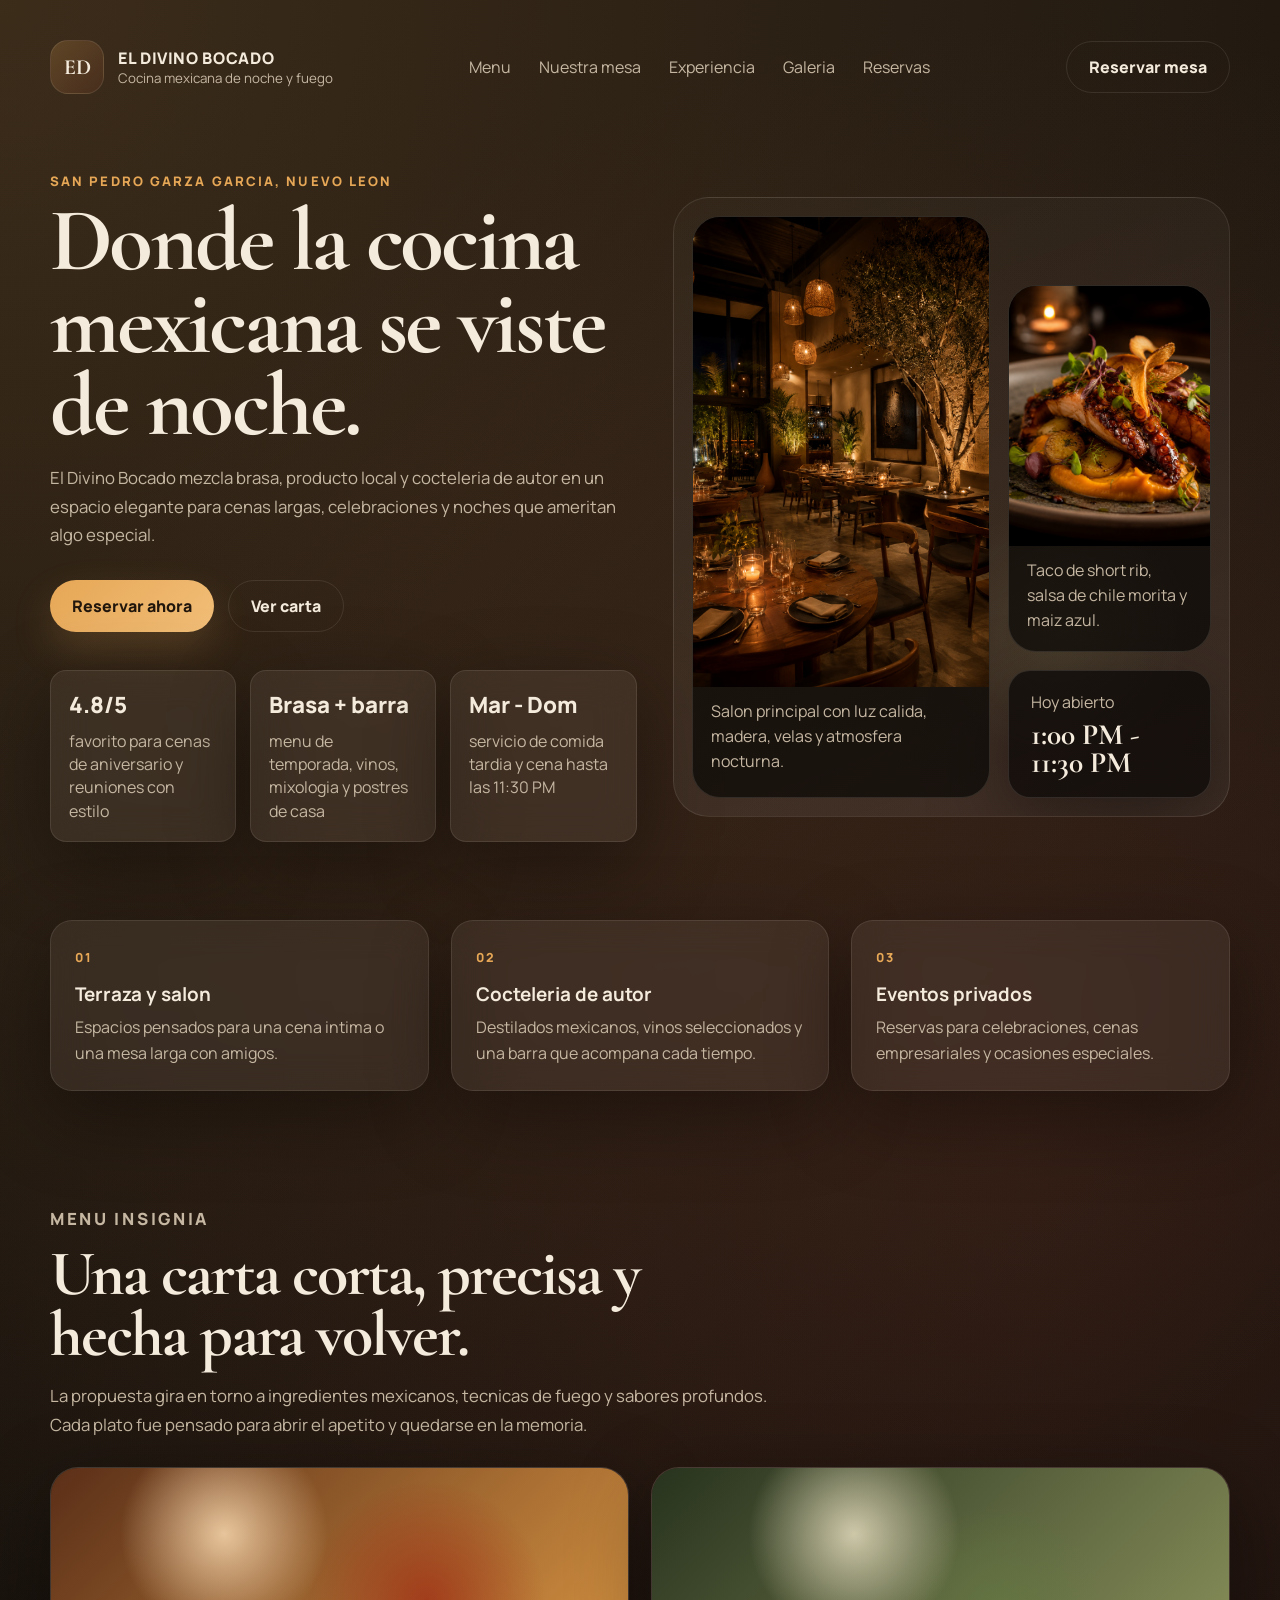
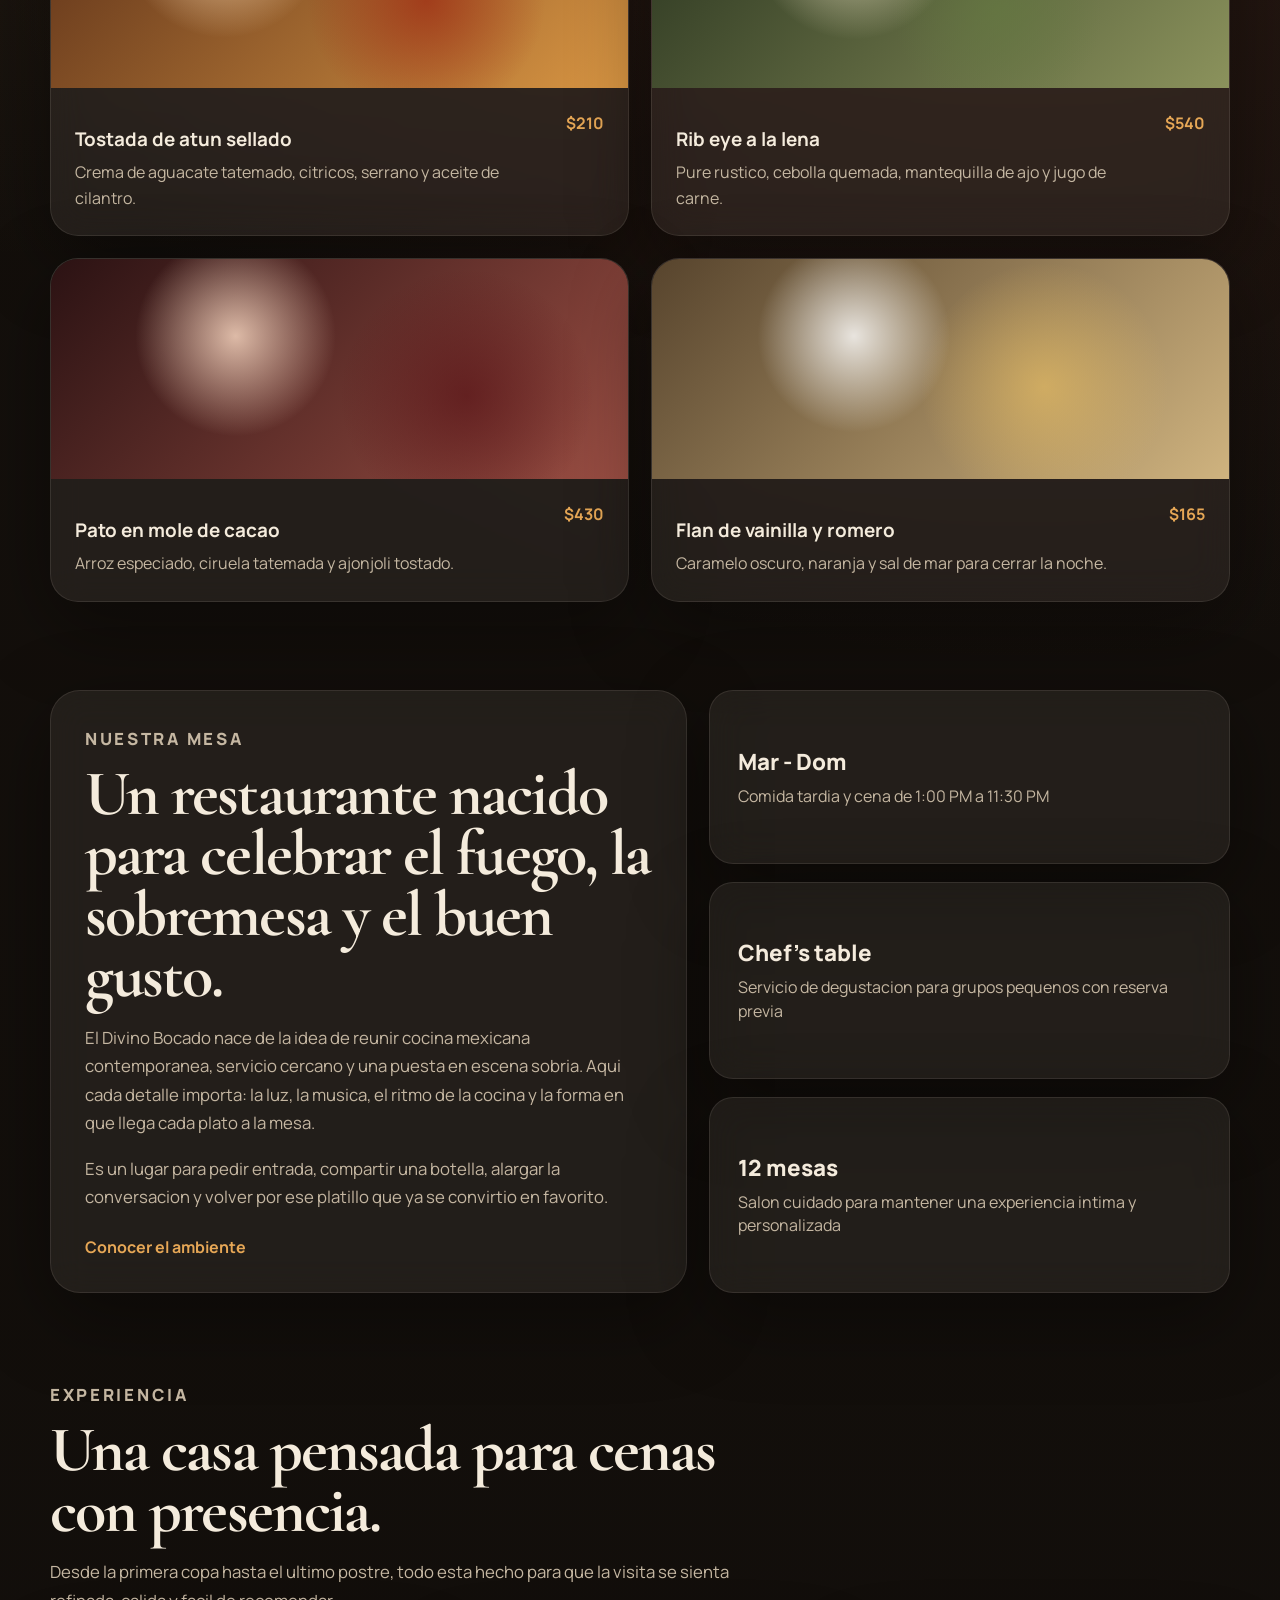
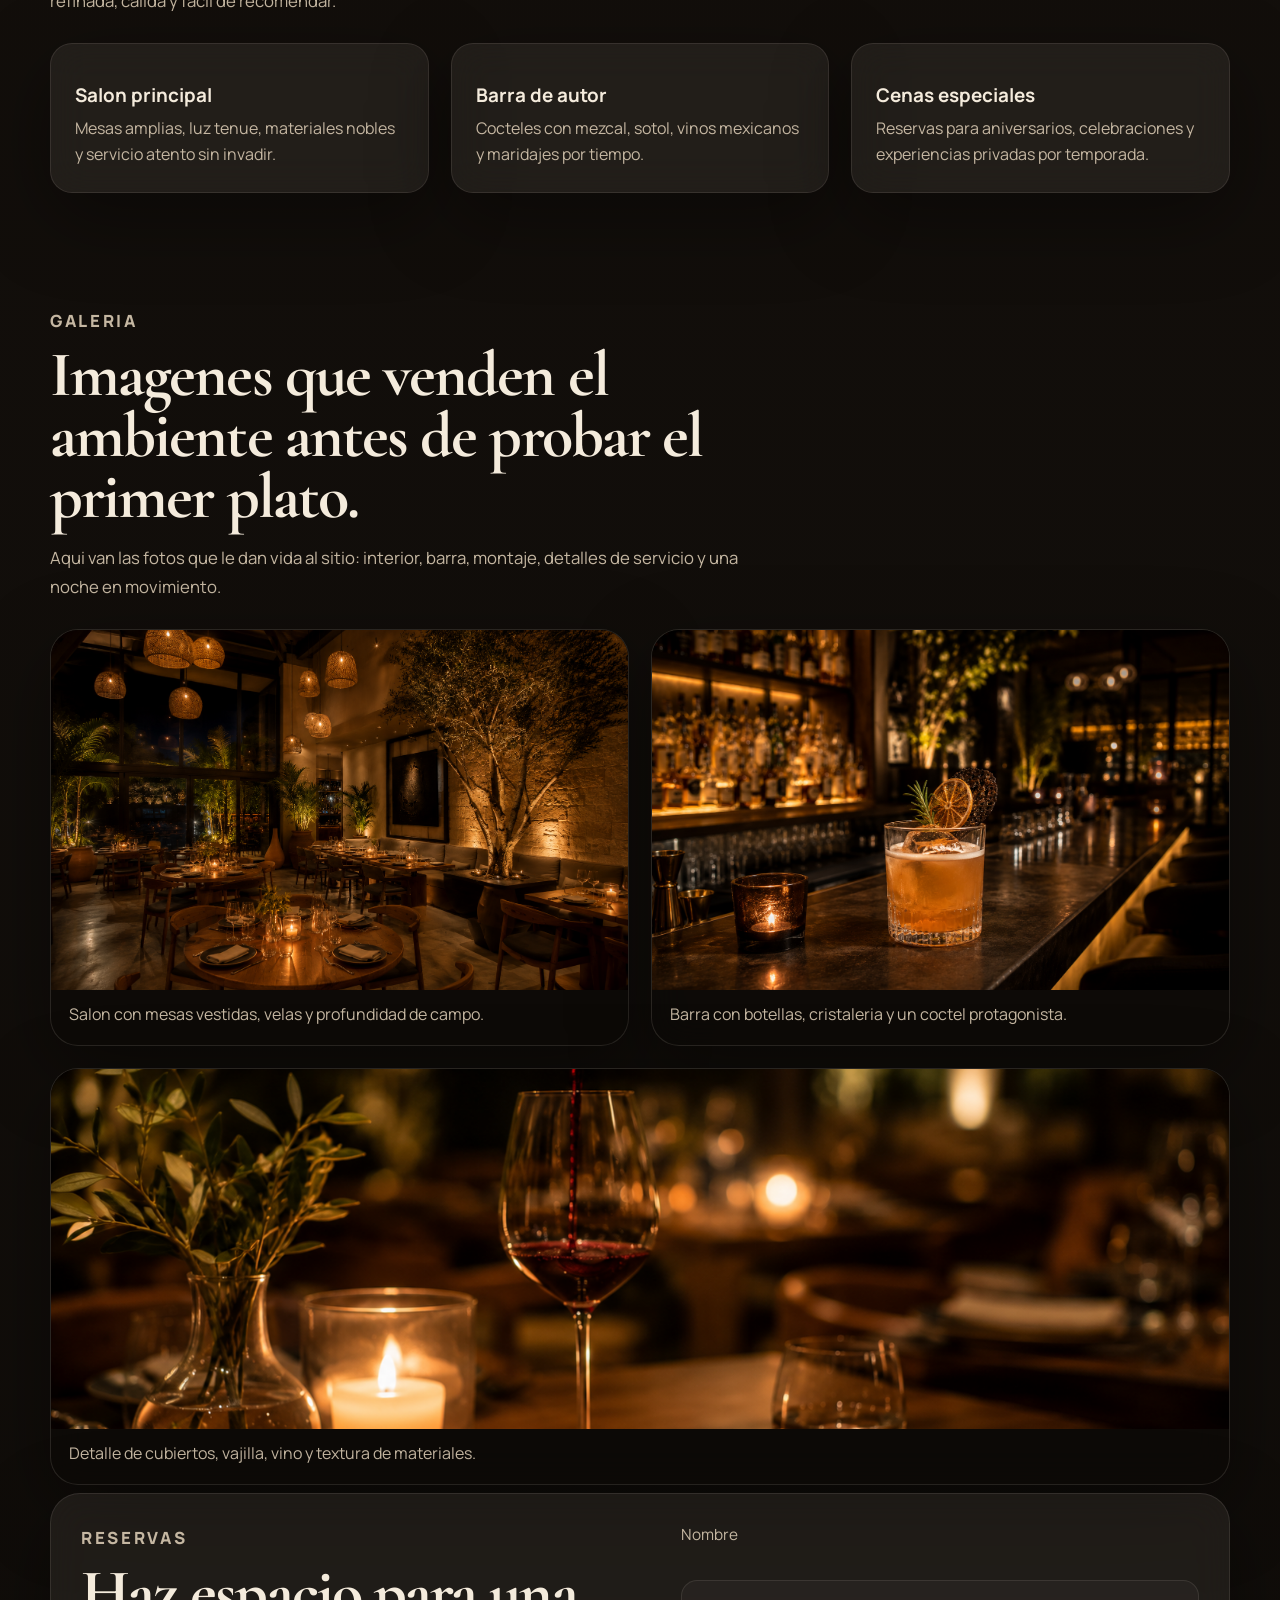
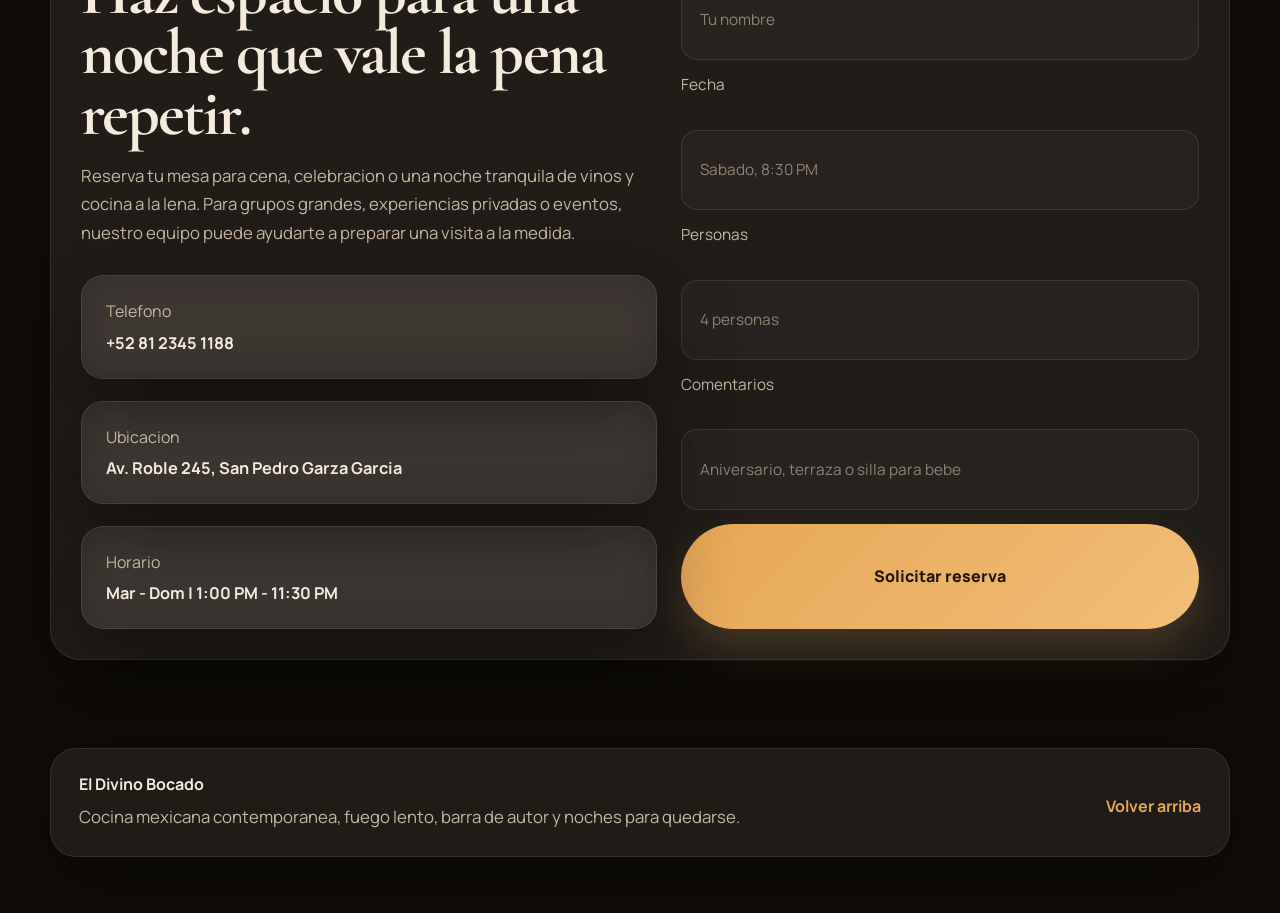
==== index.html @ eb172436 "Add files via upload" ====
<!DOCTYPE html>
<html lang="es">
  <head>
    <meta charset="UTF-8" />
    <meta name="viewport" content="width=device-width, initial-scale=1.0" />
    <meta
      name="description"
      content="El Divino Bocado es un restaurante de cocina mexicana contemporanea con brasa, cocteleria de autor y una atmosfera pensada para cenas memorables."
    />
    <title>El Divino Bocado | Cocina mexicana contemporanea</title>
    <link rel="preconnect" href="https://fonts.googleapis.com" />
    <link rel="preconnect" href="https://fonts.gstatic.com" crossorigin />
    <link
      href="https://fonts.googleapis.com/css2?family=Cormorant+Garamond:wght@500;600;700&family=Manrope:wght@400;500;600;700;800&display=swap"
      rel="stylesheet"
    />
    <link rel="stylesheet" href="styles.css" />
  </head>
  <body>
    <div class="page-shell">
      <header class="topbar">
        <a class="brand" href="#inicio">
          <span class="brand-mark">ED</span>
          <span class="brand-copy">
            <strong>El Divino Bocado</strong>
            <small>Cocina mexicana de noche y fuego</small>
          </span>
        </a>

        <nav class="nav">
          <a href="#menu">Menu</a>
          <a href="#historia">Nuestra mesa</a>
          <a href="#experiencia">Experiencia</a>
          <a href="#galeria">Galeria</a>
          <a href="#reserva">Reservas</a>
        </nav>

        <a class="button button-outline" href="#reserva">Reservar mesa</a>
      </header>

      <main>
        <section class="hero" id="inicio">
          <div class="hero-copy">
            <p class="eyebrow">San Pedro Garza Garcia, Nuevo Leon</p>
            <h1>Donde la cocina mexicana se viste de noche.</h1>
            <p class="hero-text">
              El Divino Bocado mezcla brasa, producto local y cocteleria de autor en un espacio
              elegante para cenas largas, celebraciones y noches que ameritan algo especial.
            </p>
            <div class="hero-actions">
              <a class="button" href="#reserva">Reservar ahora</a>
              <a class="button button-ghost" href="#menu">Ver carta</a>
            </div>

            <ul class="hero-metrics" aria-label="Datos destacados del restaurante">
              <li>
                <strong>4.8/5</strong>
                <span>favorito para cenas de aniversario y reuniones con estilo</span>
              </li>
              <li>
                <strong>Brasa + barra</strong>
                <span>menu de temporada, vinos, mixologia y postres de casa</span>
              </li>
              <li>
                <strong>Mar - Dom</strong>
                <span>servicio de comida tardia y cena hasta las 11:30 PM</span>
              </li>
            </ul>
          </div>

          <div class="hero-art">
            <!-- Reemplaza este bloque por una foto vertical del interior principal -->
            <figure class="photo-card photo-card-tall" data-image-slot="hero-interior">
              <img
                class="photo-media photo-media-tall"
                src="hero-interior.jpg"
                alt="Interior principal de El Divino Bocado con luz calida y atmosfera nocturna"
              />
              <figcaption>Salon principal con luz calida, madera, velas y atmosfera nocturna.</figcaption>
            </figure>

            <div class="hero-side-stack">
              <!-- Reemplaza este bloque por una foto de platillo insignia -->
              <figure class="photo-card photo-card-small" data-image-slot="hero-signature-dish">
                <img
                  class="photo-media"
                  src="hero-platillo.png"
                  alt="Platillo insignia de El Divino Bocado servido en vajilla oscura"
                />
                <figcaption>Taco de short rib, salsa de chile morita y maiz azul.</figcaption>
              </figure>

              <div class="hero-badge">
                <span>Hoy abierto</span>
                <strong>1:00 PM - 11:30 PM</strong>
              </div>
            </div>
          </div>
        </section>

        <section class="feature-strip">
          <article>
            <span>01</span>
            <h3>Terraza y salon</h3>
            <p>Espacios pensados para una cena intima o una mesa larga con amigos.</p>
          </article>
          <article>
            <span>02</span>
            <h3>Cocteleria de autor</h3>
            <p>Destilados mexicanos, vinos seleccionados y una barra que acompana cada tiempo.</p>
          </article>
          <article>
            <span>03</span>
            <h3>Eventos privados</h3>
            <p>Reservas para celebraciones, cenas empresariales y ocasiones especiales.</p>
          </article>
        </section>

        <section class="section menu-section" id="menu">
          <div class="section-heading">
            <p class="eyebrow">Menu insignia</p>
            <h2>Una carta corta, precisa y hecha para volver.</h2>
            <p>
              La propuesta gira en torno a ingredientes mexicanos, tecnicas de fuego y sabores
              profundos. Cada plato fue pensado para abrir el apetito y quedarse en la memoria.
            </p>
          </div>

          <div class="menu-grid">
            <article class="menu-card">
              <div class="menu-art menu-art-amber"></div>
              <div class="menu-copy">
                <div>
                  <h3>Tostada de atun sellado</h3>
                  <p>Crema de aguacate tatemado, citricos, serrano y aceite de cilantro.</p>
                </div>
                <strong>$210</strong>
              </div>
            </article>

            <article class="menu-card">
              <div class="menu-art menu-art-olive"></div>
              <div class="menu-copy">
                <div>
                  <h3>Rib eye a la lena</h3>
                  <p>Pure rustico, cebolla quemada, mantequilla de ajo y jugo de carne.</p>
                </div>
                <strong>$540</strong>
              </div>
            </article>

            <article class="menu-card">
              <div class="menu-art menu-art-burgundy"></div>
              <div class="menu-copy">
                <div>
                  <h3>Pato en mole de cacao</h3>
                  <p>Arroz especiado, ciruela tatemada y ajonjoli tostado.</p>
                </div>
                <strong>$430</strong>
              </div>
            </article>

            <article class="menu-card">
              <div class="menu-art menu-art-cream"></div>
              <div class="menu-copy">
                <div>
                  <h3>Flan de vainilla y romero</h3>
                  <p>Caramelo oscuro, naranja y sal de mar para cerrar la noche.</p>
                </div>
                <strong>$165</strong>
              </div>
            </article>
          </div>
        </section>

        <section class="section story-section" id="historia">
          <div class="story-panel">
            <p class="eyebrow">Nuestra mesa</p>
            <h2>Un restaurante nacido para celebrar el fuego, la sobremesa y el buen gusto.</h2>
            <p>
              El Divino Bocado nace de la idea de reunir cocina mexicana contemporanea, servicio
              cercano y una puesta en escena sobria. Aqui cada detalle importa: la luz, la musica,
              el ritmo de la cocina y la forma en que llega cada plato a la mesa.
            </p>
            <p>
              Es un lugar para pedir entrada, compartir una botella, alargar la conversacion y
              volver por ese platillo que ya se convirtio en favorito.
            </p>
            <a class="text-link" href="#galeria">Conocer el ambiente</a>
          </div>

          <div class="story-stats">
            <article>
              <strong>Mar - Dom</strong>
              <span>Comida tardia y cena de 1:00 PM a 11:30 PM</span>
            </article>
            <article>
              <strong>Chef's table</strong>
              <span>Servicio de degustacion para grupos pequenos con reserva previa</span>
            </article>
            <article>
              <strong>12 mesas</strong>
              <span>Salon cuidado para mantener una experiencia intima y personalizada</span>
            </article>
          </div>
        </section>

        <section class="section experience-section" id="experiencia">
          <div class="section-heading">
            <p class="eyebrow">Experiencia</p>
            <h2>Una casa pensada para cenas con presencia.</h2>
            <p>
              Desde la primera copa hasta el ultimo postre, todo esta hecho para que la visita se
              sienta refinada, calida y facil de recomendar.
            </p>
          </div>

          <div class="experience-grid">
            <article class="experience-card">
              <h3>Salon principal</h3>
              <p>Mesas amplias, luz tenue, materiales nobles y servicio atento sin invadir.</p>
            </article>
            <article class="experience-card">
              <h3>Barra de autor</h3>
              <p>Cocteles con mezcal, sotol, vinos mexicanos y maridajes por tiempo.</p>
            </article>
            <article class="experience-card">
              <h3>Cenas especiales</h3>
              <p>Reservas para aniversarios, celebraciones y experiencias privadas por temporada.</p>
            </article>
          </div>
        </section>

        <section class="section gallery-section" id="galeria">
          <div class="section-heading">
            <p class="eyebrow">Galeria</p>
            <h2>Imagenes que venden el ambiente antes de probar el primer plato.</h2>
            <p>
              Aqui van las fotos que le dan vida al sitio: interior, barra, montaje, detalles de
              servicio y una noche en movimiento.
            </p>
          </div>

          <div class="gallery-grid">
            <!-- Reemplaza por foto horizontal del interior -->
            <figure class="gallery-card" data-image-slot="gallery-salon">
              <img
                class="photo-media"
                src="galeria-salon.jpg"
                alt="Salon del restaurante El Divino Bocado"
                loading="lazy"
              />
              <figcaption>Salon con mesas vestidas, velas y profundidad de campo.</figcaption>
            </figure>

            <!-- Reemplaza por foto de barra o coctel -->
            <figure class="gallery-card" data-image-slot="gallery-barra">
              <img
                class="photo-media"
                src="galeria-barra.jpg"
                alt="Barra de El Divino Bocado con botellas y cristaleria"
                loading="lazy"
              />
              <figcaption>Barra con botellas, cristaleria y un coctel protagonista.</figcaption>
            </figure>

            <!-- Reemplaza por foto de montaje o mesa -->
            <figure class="gallery-card" data-image-slot="gallery-servicio">
              <img
                class="photo-media"
                src="galeria-servicio.jpg"
                alt="Detalle de servicio y montaje de mesa en El Divino Bocado"
                loading="lazy"
              />
              <figcaption>Detalle de cubiertos, vajilla, vino y textura de materiales.</figcaption>
            </figure>
          </div>
        </section>

        <section class="section reservation-section" id="reserva">
          <div class="reservation-copy">
            <p class="eyebrow">Reservas</p>
            <h2>Haz espacio para una noche que vale la pena repetir.</h2>
            <p>
              Reserva tu mesa para cena, celebracion o una noche tranquila de vinos y cocina a la
              lena. Para grupos grandes, experiencias privadas o eventos, nuestro equipo puede
              ayudarte a preparar una visita a la medida.
            </p>

            <div class="detail-list">
              <article class="detail-card">
                <span>Telefono</span>
                <strong>+52 81 2345 1188</strong>
              </article>
              <article class="detail-card">
                <span>Ubicacion</span>
                <strong>Av. Roble 245, San Pedro Garza Garcia</strong>
              </article>
              <article class="detail-card">
                <span>Horario</span>
                <strong>Mar - Dom | 1:00 PM - 11:30 PM</strong>
              </article>
            </div>
          </div>

          <form class="reservation-form">
            <label>
              Nombre
              <input type="text" placeholder="Tu nombre" />
            </label>
            <label>
              Fecha
              <input type="text" placeholder="Sabado, 8:30 PM" />
            </label>
            <label>
              Personas
              <input type="text" placeholder="4 personas" />
            </label>
            <label>
              Comentarios
              <input type="text" placeholder="Aniversario, terraza o silla para bebe" />
            </label>
            <button type="button" class="button">Solicitar reserva</button>
          </form>
        </section>
      </main>

      <footer class="footer">
        <div>
          <strong>El Divino Bocado</strong>
          <p>Cocina mexicana contemporanea, fuego lento, barra de autor y noches para quedarse.</p>
        </div>
        <a class="text-link" href="#inicio">Volver arriba</a>
      </footer>
    </div>

    <script src="script.js"></script>
  </body>
</html>
---- styles.css ----
:root {
  --bg: #120f0c;
  --bg-soft: #1c1712;
  --panel: rgba(248, 238, 221, 0.07);
  --text: #f4ebdc;
  --muted: #c5b7a2;
  --line: rgba(244, 235, 220, 0.1);
  --accent: #e6a756;
  --accent-2: #883f2d;
  --accent-3: #7f8a56;
  --shadow: 0 24px 80px rgba(0, 0, 0, 0.38);
  --radius-lg: 32px;
  --radius-md: 22px;
  --radius-sm: 16px;
  --max-width: 1180px;
}

* {
  box-sizing: border-box;
}

html {
  scroll-behavior: smooth;
}

body {
  margin: 0;
  min-height: 100vh;
  font-family: "Manrope", sans-serif;
  color: var(--text);
  background:
    radial-gradient(circle at top left, rgba(230, 167, 86, 0.18), transparent 32%),
    radial-gradient(circle at 80% 20%, rgba(136, 63, 45, 0.22), transparent 24%),
    linear-gradient(180deg, #16110d 0%, #0f0c09 100%);
}

body::before {
  content: "";
  position: fixed;
  inset: 0;
  pointer-events: none;
  background-image: linear-gradient(rgba(255, 255, 255, 0.025) 1px, transparent 1px),
    linear-gradient(90deg, rgba(255, 255, 255, 0.025) 1px, transparent 1px);
  background-size: 40px 40px;
  mask-image: radial-gradient(circle at center, black 45%, transparent 90%);
  opacity: 0.25;
}

a {
  color: inherit;
  text-decoration: none;
}

button,
input {
  font: inherit;
}

.page-shell {
  width: min(calc(100% - 32px), var(--max-width));
  margin: 0 auto;
  padding: 24px 0 56px;
}

.topbar {
  display: flex;
  align-items: center;
  justify-content: space-between;
  gap: 24px;
  padding: 16px 0 28px;
}

.brand {
  display: inline-flex;
  align-items: center;
  gap: 14px;
}

.brand-mark {
  display: grid;
  place-items: center;
  width: 54px;
  height: 54px;
  border: 1px solid var(--line);
  border-radius: 18px;
  background: linear-gradient(135deg, rgba(230, 167, 86, 0.22), rgba(136, 63, 45, 0.18));
  font-family: "Cormorant Garamond", serif;
  font-size: 1.35rem;
  font-weight: 700;
}

.brand-copy {
  display: flex;
  flex-direction: column;
}

.brand-copy strong {
  font-size: 1rem;
  font-weight: 800;
  letter-spacing: 0.04em;
  text-transform: uppercase;
}

.brand-copy small {
  color: var(--muted);
}

.nav {
  display: flex;
  gap: 28px;
  color: var(--muted);
}

.nav a {
  position: relative;
}

.nav a::after {
  content: "";
  position: absolute;
  left: 0;
  bottom: -8px;
  width: 100%;
  height: 1px;
  background: var(--accent);
  transform: scaleX(0);
  transform-origin: left;
  transition: transform 180ms ease;
}

.nav a:hover::after,
.nav a:focus-visible::after {
  transform: scaleX(1);
}

.button {
  display: inline-flex;
  align-items: center;
  justify-content: center;
  min-height: 52px;
  padding: 0 22px;
  border: 0;
  border-radius: 999px;
  background: linear-gradient(135deg, var(--accent), #f2be78);
  color: #22170d;
  font-weight: 800;
  box-shadow: 0 18px 40px rgba(230, 167, 86, 0.2);
}

.button-outline,
.button-ghost {
  background: transparent;
  color: var(--text);
  border: 1px solid var(--line);
  box-shadow: none;
}

.hero {
  display: grid;
  grid-template-columns: 1fr 0.95fr;
  gap: 36px;
  align-items: center;
  min-height: calc(100vh - 120px);
  padding: 30px 0 40px;
}

.eyebrow {
  margin: 0 0 10px;
  color: var(--accent);
  font-size: 0.82rem;
  font-weight: 800;
  letter-spacing: 0.16em;
  text-transform: uppercase;
}

.hero h1,
.section h2 {
  margin: 0;
  font-family: "Cormorant Garamond", serif;
  font-size: clamp(3.2rem, 7vw, 6.3rem);
  line-height: 0.92;
  letter-spacing: -0.03em;
}

.hero-text,
.section-heading p,
.story-panel p,
.reservation-copy p,
.footer p {
  color: var(--muted);
  font-size: 1.05rem;
  line-height: 1.7;
}

.hero-actions {
  display: flex;
  flex-wrap: wrap;
  gap: 14px;
  margin-top: 30px;
}

.hero-metrics {
  display: grid;
  grid-template-columns: repeat(3, minmax(0, 1fr));
  gap: 14px;
  padding: 0;
  margin: 38px 0 0;
  list-style: none;
}

.hero-metrics li,
.feature-strip article,
.menu-card,
.story-panel,
.story-stats article,
.experience-card,
.gallery-card,
.detail-card,
.reservation-section,
.footer {
  border: 1px solid var(--line);
  background: var(--panel);
  backdrop-filter: blur(18px);
  box-shadow: var(--shadow);
}

.hero-metrics li {
  display: flex;
  flex-direction: column;
  gap: 10px;
  padding: 18px;
  border-radius: var(--radius-sm);
}

.hero-metrics strong,
.story-stats strong {
  font-size: 1.4rem;
  font-weight: 800;
}

.hero-metrics span,
.story-stats span,
.detail-card span {
  color: var(--muted);
  line-height: 1.45;
}

.hero-art {
  display: grid;
  grid-template-columns: 1fr 0.68fr;
  gap: 18px;
  padding: 18px;
  min-height: 620px;
  border-radius: 36px;
  overflow: hidden;
  background:
    radial-gradient(circle at 30% 35%, rgba(230, 167, 86, 0.25), transparent 22%),
    radial-gradient(circle at 70% 70%, rgba(127, 138, 86, 0.18), transparent 22%),
    linear-gradient(160deg, rgba(255, 255, 255, 0.02), rgba(255, 255, 255, 0.08));
  border: 1px solid var(--line);
}

.photo-card,
.gallery-card {
  margin: 0;
  display: flex;
  flex-direction: column;
  gap: 12px;
  border: 1px solid rgba(244, 235, 220, 0.12);
  border-radius: 28px;
  background: rgba(13, 10, 8, 0.74);
  overflow: hidden;
}

.photo-card figcaption,
.gallery-card figcaption {
  padding: 0 18px 18px;
  color: var(--muted);
  line-height: 1.55;
}

.photo-media {
  display: block;
  width: 100%;
  min-height: 260px;
  max-height: 360px;
  object-fit: cover;
}

.photo-media-tall {
  min-height: 470px;
  max-height: 470px;
}

.photo-card-tall {
  min-height: 560px;
}

.hero-side-stack {
  display: flex;
  flex-direction: column;
  justify-content: flex-end;
  gap: 18px;
}

.photo-card-small {
  min-height: 0;
}

.photo-placeholder {
  position: relative;
  display: grid;
  align-items: end;
  min-height: 220px;
  padding: 20px;
  border-radius: 22px;
  overflow: hidden;
}

.photo-placeholder::before {
  content: "";
  position: absolute;
  inset: 14px;
  border: 1px dashed rgba(255, 255, 255, 0.15);
  border-radius: 18px;
}

.photo-placeholder span,
.photo-placeholder small {
  position: relative;
  z-index: 1;
}

.photo-placeholder span {
  font-weight: 800;
  letter-spacing: 0.04em;
}

.photo-placeholder small {
  color: rgba(244, 235, 220, 0.7);
}

.photo-warm {
  min-height: 470px;
  background:
    radial-gradient(circle at 25% 20%, rgba(255, 237, 199, 0.26), transparent 28%),
    linear-gradient(160deg, #4f301f, #1d1612 64%);
}

.photo-olive {
  min-height: 250px;
  background:
    radial-gradient(circle at 55% 34%, rgba(226, 215, 177, 0.28), transparent 22%),
    linear-gradient(160deg, #5c3f1d, #2b3120 72%);
}

.photo-burgundy {
  background:
    radial-gradient(circle at 45% 25%, rgba(255, 225, 208, 0.2), transparent 22%),
    linear-gradient(160deg, #5a241f, #1c1614 72%);
}

.photo-gold {
  background:
    radial-gradient(circle at 32% 18%, rgba(255, 244, 217, 0.24), transparent 22%),
    linear-gradient(160deg, #81562f, #22170d 72%);
}

.photo-soft {
  background:
    radial-gradient(circle at 50% 22%, rgba(255, 247, 229, 0.18), transparent 22%),
    linear-gradient(160deg, #59504a, #1b1612 72%);
}

.hero-badge {
  display: flex;
  flex-direction: column;
  gap: 8px;
  padding: 20px 22px;
  border: 1px solid rgba(244, 235, 220, 0.12);
  border-radius: 22px;
  background: rgba(13, 10, 8, 0.78);
  box-shadow: var(--shadow);
}

.hero-badge span {
  color: var(--muted);
}

.hero-badge strong {
  font-family: "Cormorant Garamond", serif;
  font-size: 1.85rem;
  line-height: 0.95;
}

.feature-strip,
.menu-grid,
.story-section,
.experience-grid,
.gallery-grid,
.detail-list {
  display: grid;
  gap: 22px;
}

.feature-strip {
  grid-template-columns: repeat(3, minmax(0, 1fr));
  margin: 18px 0 26px;
}

.feature-strip article,
.experience-card,
.detail-card {
  padding: 24px;
  border-radius: var(--radius-md);
}

.feature-strip span {
  color: var(--accent);
  font-size: 0.78rem;
  font-weight: 800;
  letter-spacing: 0.16em;
}

.feature-strip h3,
.menu-copy h3,
.experience-card h3 {
  margin: 14px 0 8px;
  font-size: 1.18rem;
}

.feature-strip p,
.experience-card p,
.menu-copy p {
  margin: 0;
  color: var(--muted);
  line-height: 1.6;
}

.section {
  padding: 88px 0 0;
}

.section-heading {
  max-width: 720px;
  margin-bottom: 28px;
}

.section h2 {
  font-size: clamp(2.4rem, 5vw, 4.5rem);
  line-height: 0.95;
}

.menu-grid,
.gallery-grid {
  grid-template-columns: repeat(2, minmax(0, 1fr));
}

.menu-card {
  overflow: hidden;
  border-radius: 28px;
}

.menu-art {
  min-height: 220px;
}

.menu-art-amber {
  background:
    radial-gradient(circle at 30% 30%, rgba(255, 223, 182, 0.82), transparent 24%),
    radial-gradient(circle at 65% 60%, rgba(158, 41, 18, 0.72), transparent 30%),
    linear-gradient(135deg, #5b2f18, #d99643);
}

.menu-art-olive {
  background:
    radial-gradient(circle at 35% 30%, rgba(250, 239, 208, 0.75), transparent 26%),
    radial-gradient(circle at 60% 65%, rgba(100, 120, 65, 0.7), transparent 28%),
    linear-gradient(135deg, #28331e, #8b925c);
}

.menu-art-burgundy {
  background:
    radial-gradient(circle at 32% 35%, rgba(252, 219, 196, 0.82), transparent 24%),
    radial-gradient(circle at 72% 62%, rgba(88, 18, 22, 0.65), transparent 29%),
    linear-gradient(135deg, #2b1213, #9a4e43);
}

.menu-art-cream {
  background:
    radial-gradient(circle at 35% 35%, rgba(255, 255, 255, 0.82), transparent 24%),
    radial-gradient(circle at 68% 58%, rgba(230, 188, 98, 0.65), transparent 30%),
    linear-gradient(135deg, #57442d, #cfb37f);
}

.menu-copy {
  display: flex;
  justify-content: space-between;
  gap: 20px;
  padding: 24px;
}

.menu-copy strong {
  white-space: nowrap;
  color: var(--accent);
}

.story-section {
  grid-template-columns: 1.1fr 0.9fr;
  align-items: stretch;
}

.story-panel,
.reservation-section {
  border-radius: 30px;
}

.story-panel {
  padding: 34px;
}

.story-stats {
  display: grid;
  gap: 18px;
}

.story-stats article {
  display: flex;
  flex-direction: column;
  gap: 8px;
  justify-content: center;
  padding: 26px 28px;
  border-radius: 24px;
}

.text-link {
  display: inline-flex;
  margin-top: 8px;
  color: var(--accent);
  font-weight: 700;
}

.experience-grid {
  grid-template-columns: repeat(3, minmax(0, 1fr));
  margin-bottom: 26px;
}

.gallery-grid {
  margin-top: 8px;
}

.gallery-card:last-child {
  grid-column: 1 / -1;
}

.detail-list {
  grid-template-columns: 1fr;
  margin-top: 28px;
}

.detail-card strong {
  display: block;
  margin-top: 8px;
  font-size: 1.02rem;
}

.reservation-section {
  display: grid;
  grid-template-columns: 1fr 0.9fr;
  gap: 24px;
  margin-top: 8px;
  padding: 30px;
}

.reservation-form {
  display: grid;
  gap: 14px;
}

.reservation-form label {
  display: grid;
  gap: 8px;
  color: var(--muted);
  font-size: 0.96rem;
}

.reservation-form input {
  width: 100%;
  min-height: 54px;
  padding: 0 18px;
  border: 1px solid var(--line);
  border-radius: 16px;
  background: rgba(255, 255, 255, 0.03);
  color: var(--text);
}

.reservation-form input::placeholder {
  color: rgba(197, 183, 162, 0.65);
}

.footer {
  display: flex;
  align-items: center;
  justify-content: space-between;
  gap: 24px;
  margin-top: 88px;
  padding: 24px 28px;
  border-radius: 26px;
}

.footer p {
  margin: 8px 0 0;
}

.reveal {
  opacity: 0;
  transform: translateY(28px);
  transition: opacity 700ms ease, transform 700ms ease;
}

.reveal.is-visible {
  opacity: 1;
  transform: translateY(0);
}

@media (max-width: 1100px) {
  .hero,
  .story-section,
  .reservation-section {
    grid-template-columns: 1fr;
  }

  .hero {
    min-height: auto;
    padding-top: 14px;
  }

  .hero-art {
    min-height: 520px;
  }
}

@media (max-width: 860px) {
  .page-shell {
    width: min(calc(100% - 22px), var(--max-width));
  }

  .topbar {
    flex-wrap: wrap;
  }

  .nav {
    order: 3;
    width: 100%;
    justify-content: space-between;
    gap: 14px;
    overflow-x: auto;
    padding-bottom: 4px;
  }

  .hero-metrics,
  .feature-strip,
  .menu-grid,
  .experience-grid,
  .gallery-grid {
    grid-template-columns: 1fr;
  }

  .hero-art {
    grid-template-columns: 1fr;
  }

  .hero-side-stack {
    display: grid;
    grid-template-columns: 1fr 1fr;
    align-items: end;
  }

  .menu-copy {
    flex-direction: column;
  }

  .gallery-card:last-child {
    grid-column: auto;
  }
}

@media (max-width: 640px) {
  .page-shell {
    padding-top: 12px;
  }

  .topbar {
    gap: 16px;
    padding-bottom: 12px;
  }

  .button,
  .button-outline,
  .button-ghost {
    width: 100%;
  }

  .hero-actions {
    flex-direction: column;
  }

  .hero-art {
    min-height: auto;
    padding: 14px;
  }

  .hero-side-stack {
    grid-template-columns: 1fr;
  }

  .photo-warm {
    min-height: 360px;
  }

  .photo-olive {
    min-height: 220px;
  }

  .photo-media {
    max-height: 280px;
  }

  .photo-media-tall {
    min-height: 360px;
    max-height: 360px;
  }

  .hero-badge {
    position: static;
  }

  .story-panel,
  .reservation-section,
  .footer {
    padding: 22px;
  }

  .footer {
    flex-direction: column;
    align-items: flex-start;
  }
}
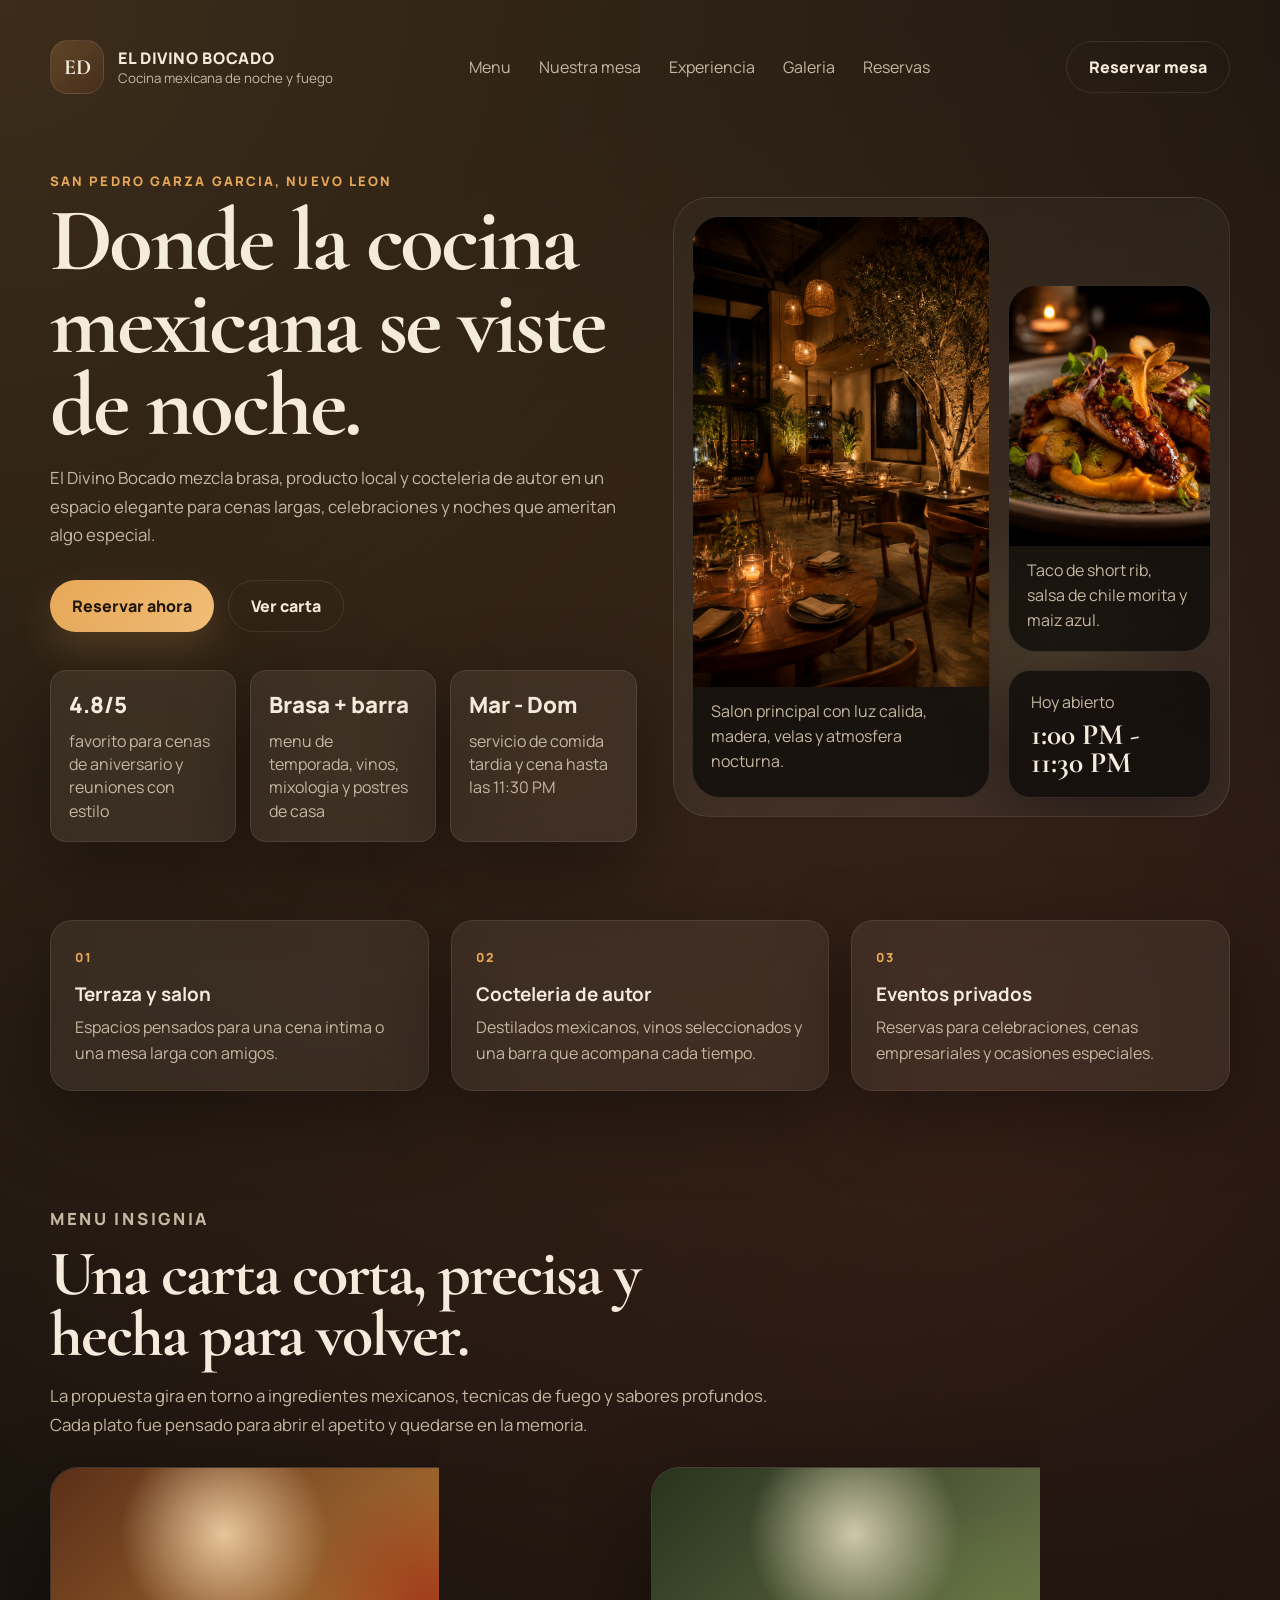
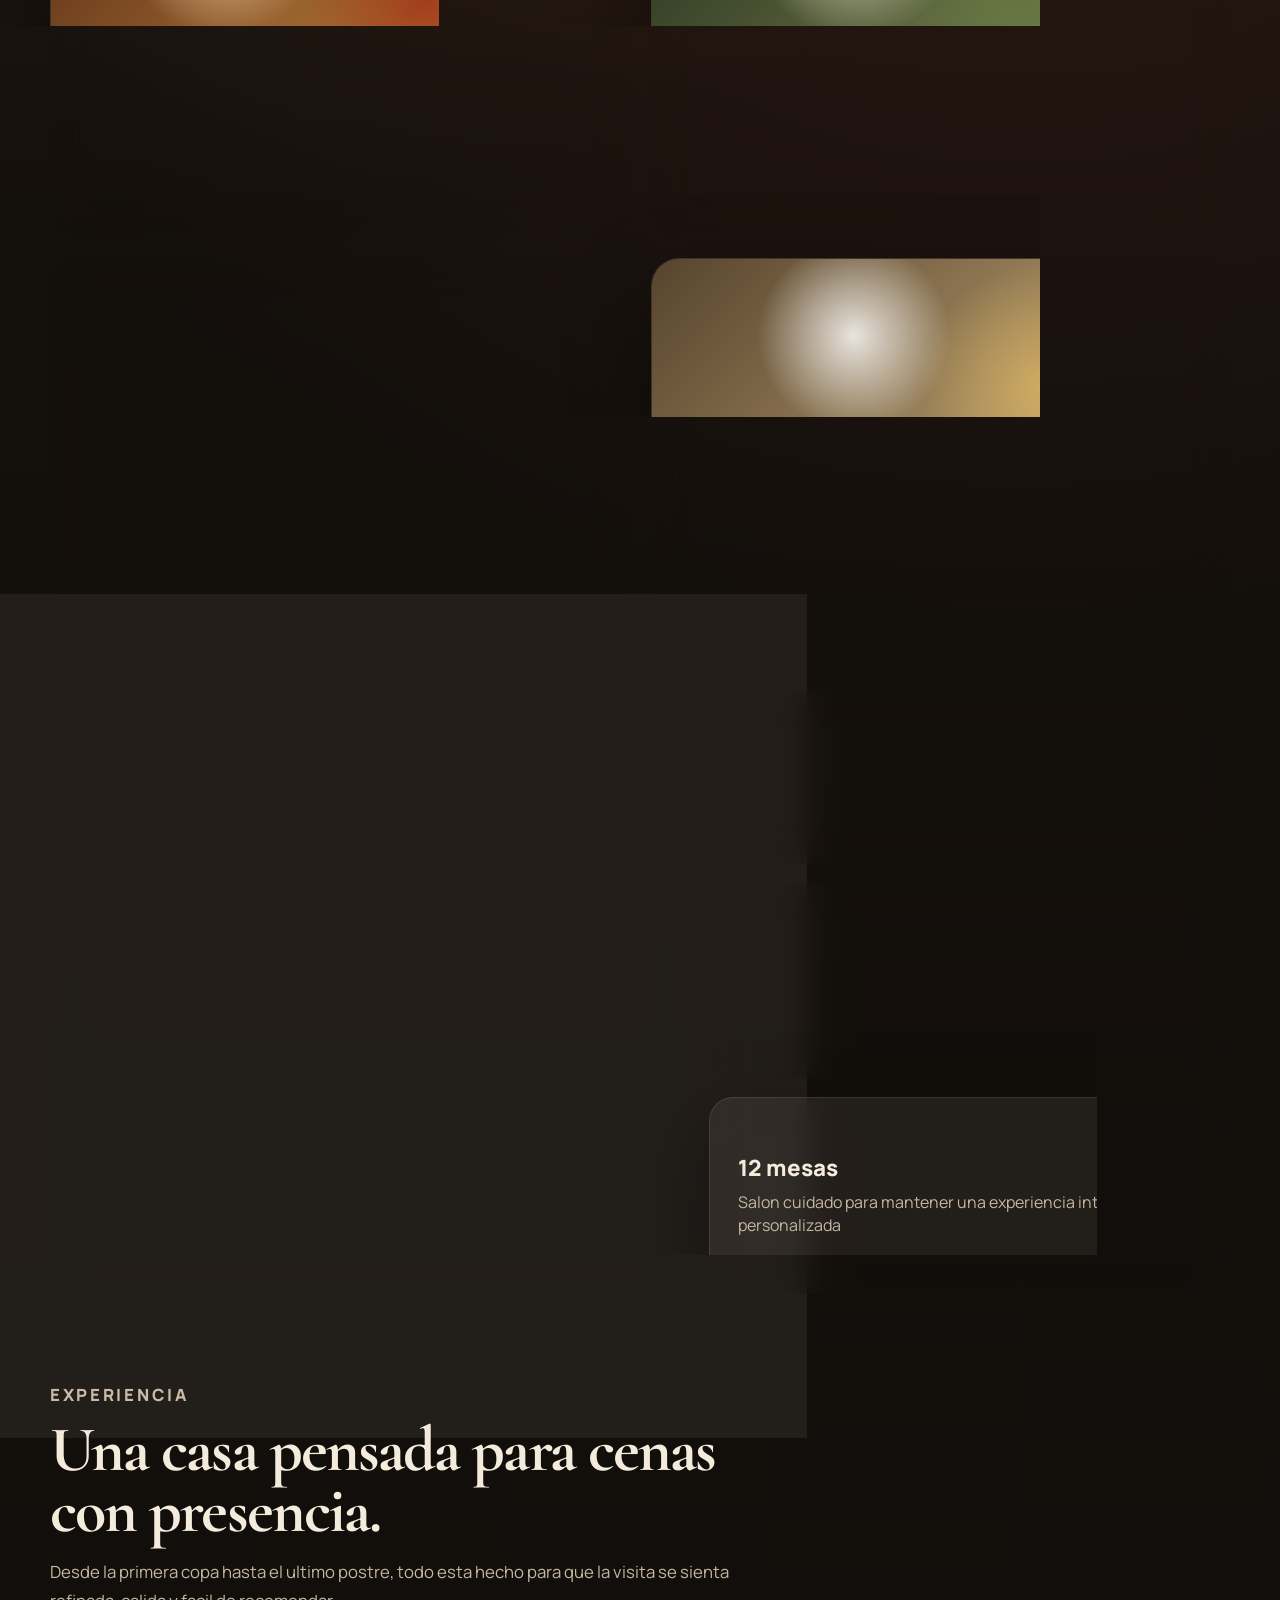
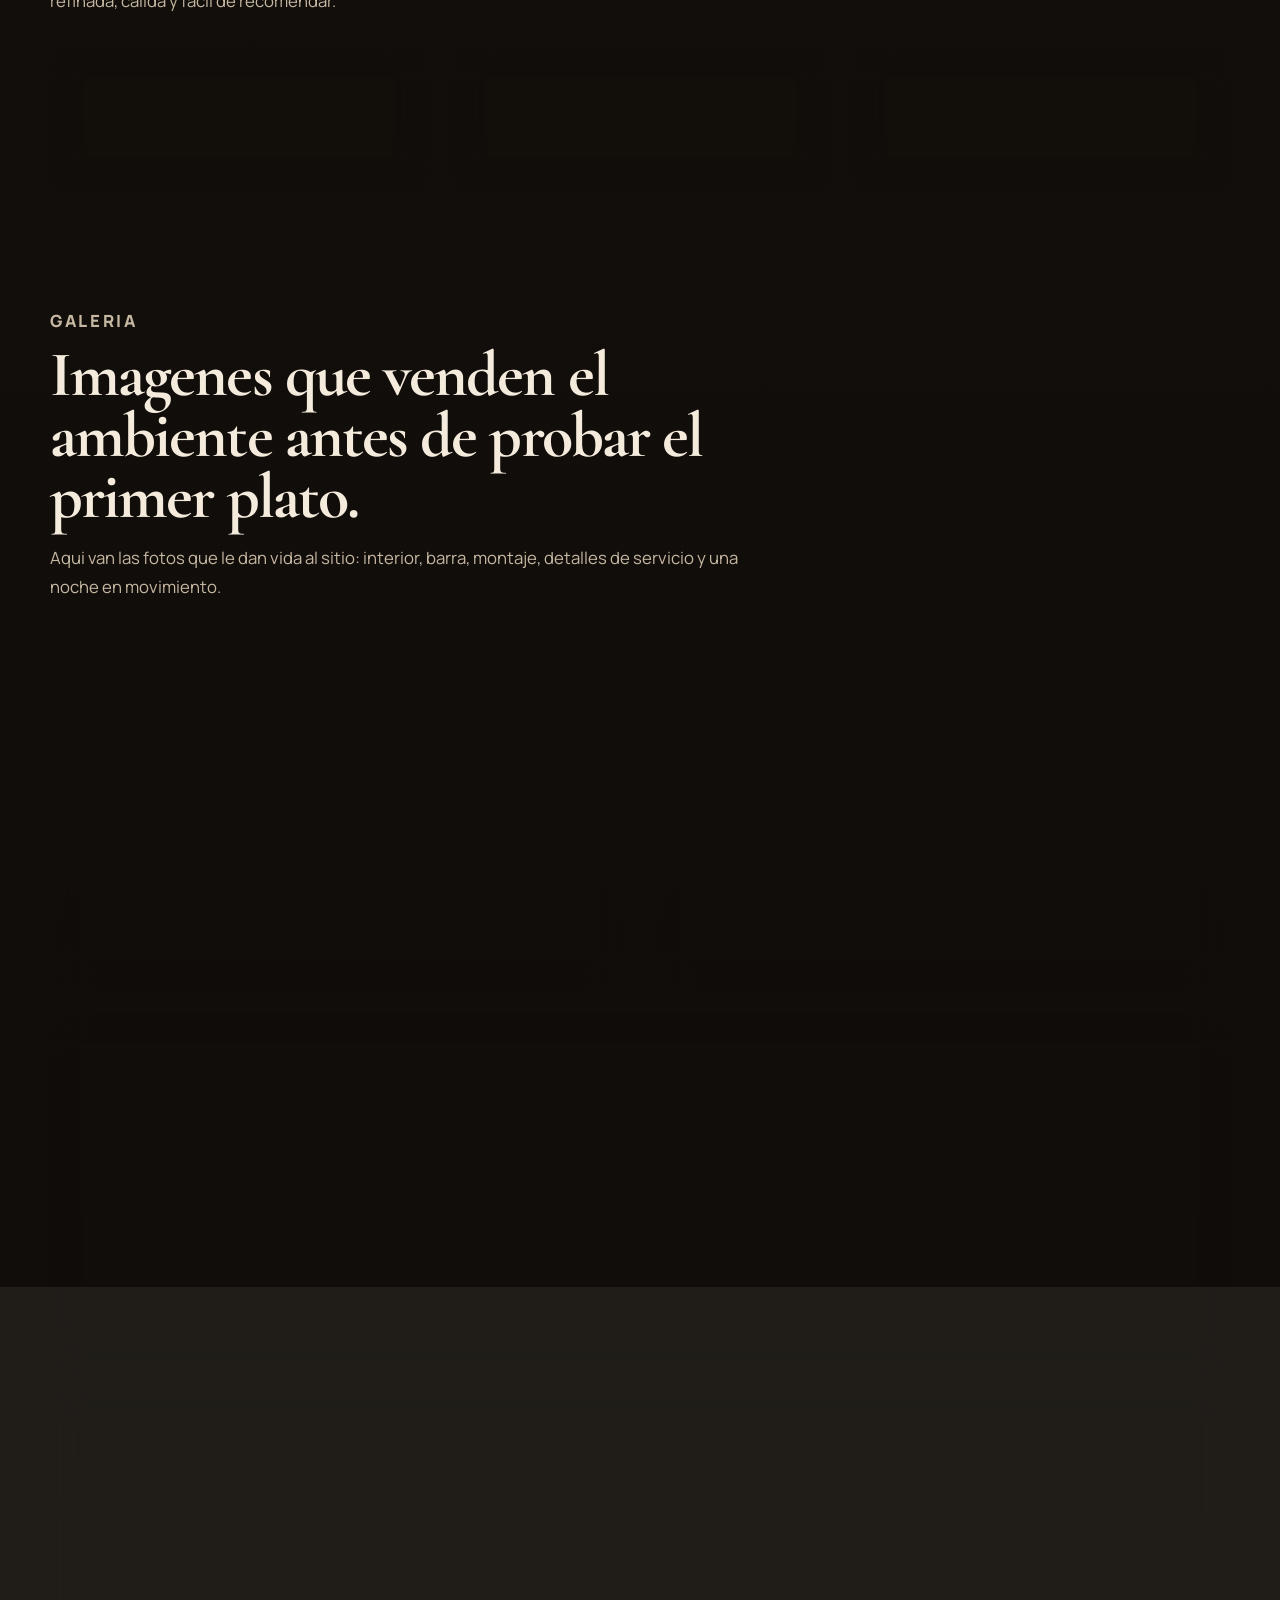
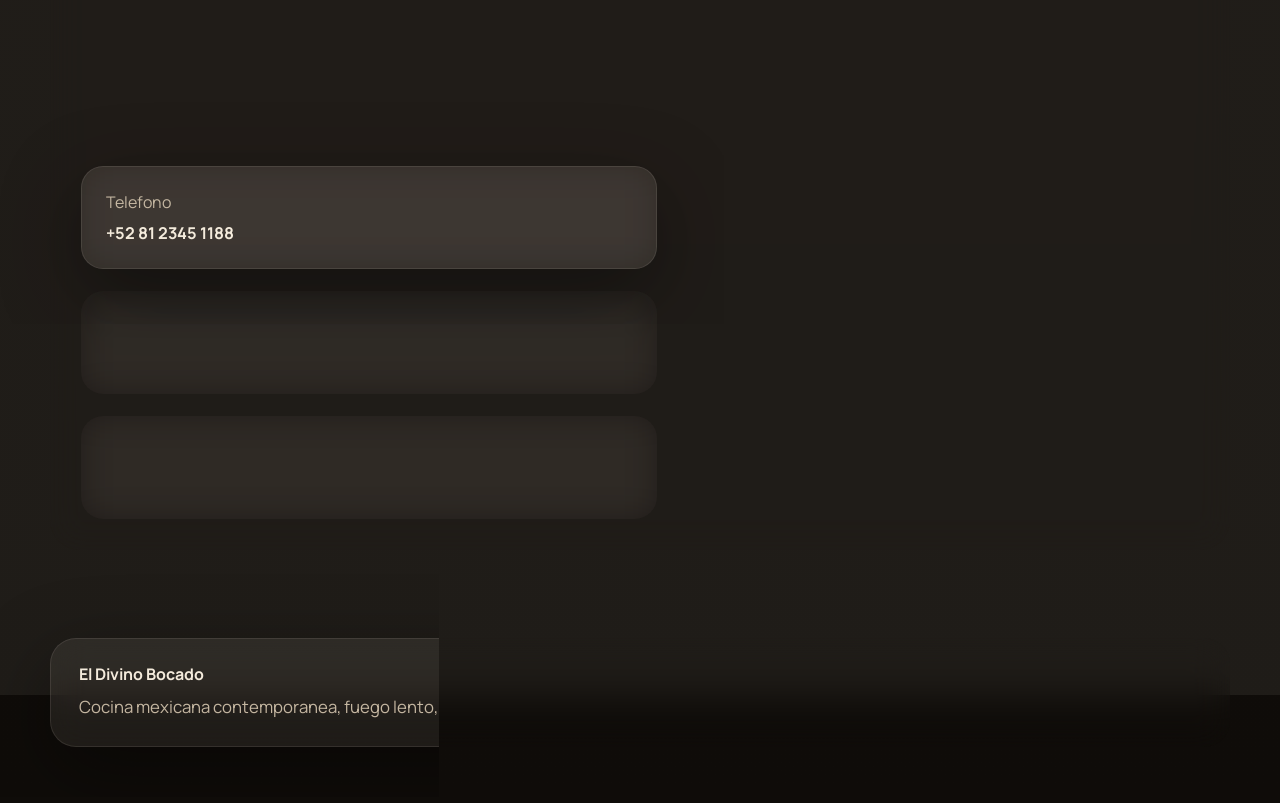
==== commit 7f2e994d: "fix: eliminar figcaption de tarjetas de galeria Las descripciones de texto bajo cada foto de la gale" ====
--- a/index.html
+++ b/index.html
@@ -250,7 +250,6 @@
                 alt="Salon del restaurante El Divino Bocado"
                 loading="lazy"
               />
-              <figcaption>Salon con mesas vestidas, velas y profundidad de campo.</figcaption>
             </figure>
 
             <!-- Reemplaza por foto de barra o coctel -->
@@ -261,7 +260,6 @@
                 alt="Barra de El Divino Bocado con botellas y cristaleria"
                 loading="lazy"
               />
-              <figcaption>Barra con botellas, cristaleria y un coctel protagonista.</figcaption>
             </figure>
 
             <!-- Reemplaza por foto de montaje o mesa -->
@@ -272,7 +270,6 @@
                 alt="Detalle de servicio y montaje de mesa en El Divino Bocado"
                 loading="lazy"
               />
-              <figcaption>Detalle de cubiertos, vajilla, vino y textura de materiales.</figcaption>
             </figure>
           </div>
         </section>
--- a/styles.css
+++ b/styles.css
@@ -282,12 +282,14 @@
 .photo-media {
   display: block;
   width: 100%;
+  aspect-ratio: 16 / 10;
   min-height: 260px;
   max-height: 360px;
   object-fit: cover;
 }
 
 .photo-media-tall {
+  aspect-ratio: 4 / 5;
   min-height: 470px;
   max-height: 470px;
 }
@@ -685,24 +687,83 @@
   }
 }
 
+@media (max-width: 768px) {
+  .section {
+    padding-top: 64px;
+  }
+
+  .footer {
+    margin-top: 64px;
+  }
+
+  .nav {
+    font-size: 0.9rem;
+    gap: 10px;
+  }
+
+  .nav a {
+    padding: 6px 0;
+    min-height: 44px;
+    display: inline-flex;
+    align-items: center;
+  }
+
+  .experience-grid,
+  .gallery-grid {
+    grid-template-columns: repeat(2, minmax(0, 1fr));
+  }
+
+  .menu-grid {
+    grid-template-columns: repeat(2, minmax(0, 1fr));
+  }
+}
+
 @media (max-width: 640px) {
+  :root {
+    --radius-lg: 20px;
+    --radius-md: 14px;
+    --radius-sm: 12px;
+  }
+
   .page-shell {
     padding-top: 12px;
+  }
+
+  .section {
+    padding-top: 48px;
+  }
+
+  .section-heading {
+    margin-bottom: 18px;
+  }
+
+  .footer {
+    margin-top: 48px;
   }
 
   .topbar {
     gap: 16px;
     padding-bottom: 12px;
+  }
+
+  .nav {
+    font-size: 0.88rem;
+    gap: 8px;
   }
 
   .button,
   .button-outline,
   .button-ghost {
     width: 100%;
+    min-height: 56px;
   }
 
   .hero-actions {
     flex-direction: column;
+  }
+
+  .hero {
+    padding-bottom: 40px;
   }
 
   .hero-art {
@@ -710,8 +771,37 @@
     padding: 14px;
   }
 
+  .hero-metrics {
+    gap: 10px;
+  }
+
+  .hero-metrics li {
+    padding: 14px;
+    gap: 6px;
+  }
+
   .hero-side-stack {
     grid-template-columns: 1fr;
+  }
+
+  .feature-strip article,
+  .experience-card,
+  .detail-card {
+    padding: 18px;
+  }
+
+  .menu-copy {
+    padding: 18px;
+  }
+
+  .menu-grid,
+  .experience-grid,
+  .gallery-grid {
+    grid-template-columns: 1fr;
+  }
+
+  .story-stats article {
+    padding: 18px 20px;
   }
 
   .photo-warm {
@@ -729,6 +819,15 @@
   .photo-media-tall {
     min-height: 360px;
     max-height: 360px;
+  }
+
+  .hero-text,
+  .section-heading p,
+  .story-panel p,
+  .reservation-copy p,
+  .footer p {
+    font-size: 0.97rem;
+    line-height: 1.65;
   }
 
   .hero-badge {
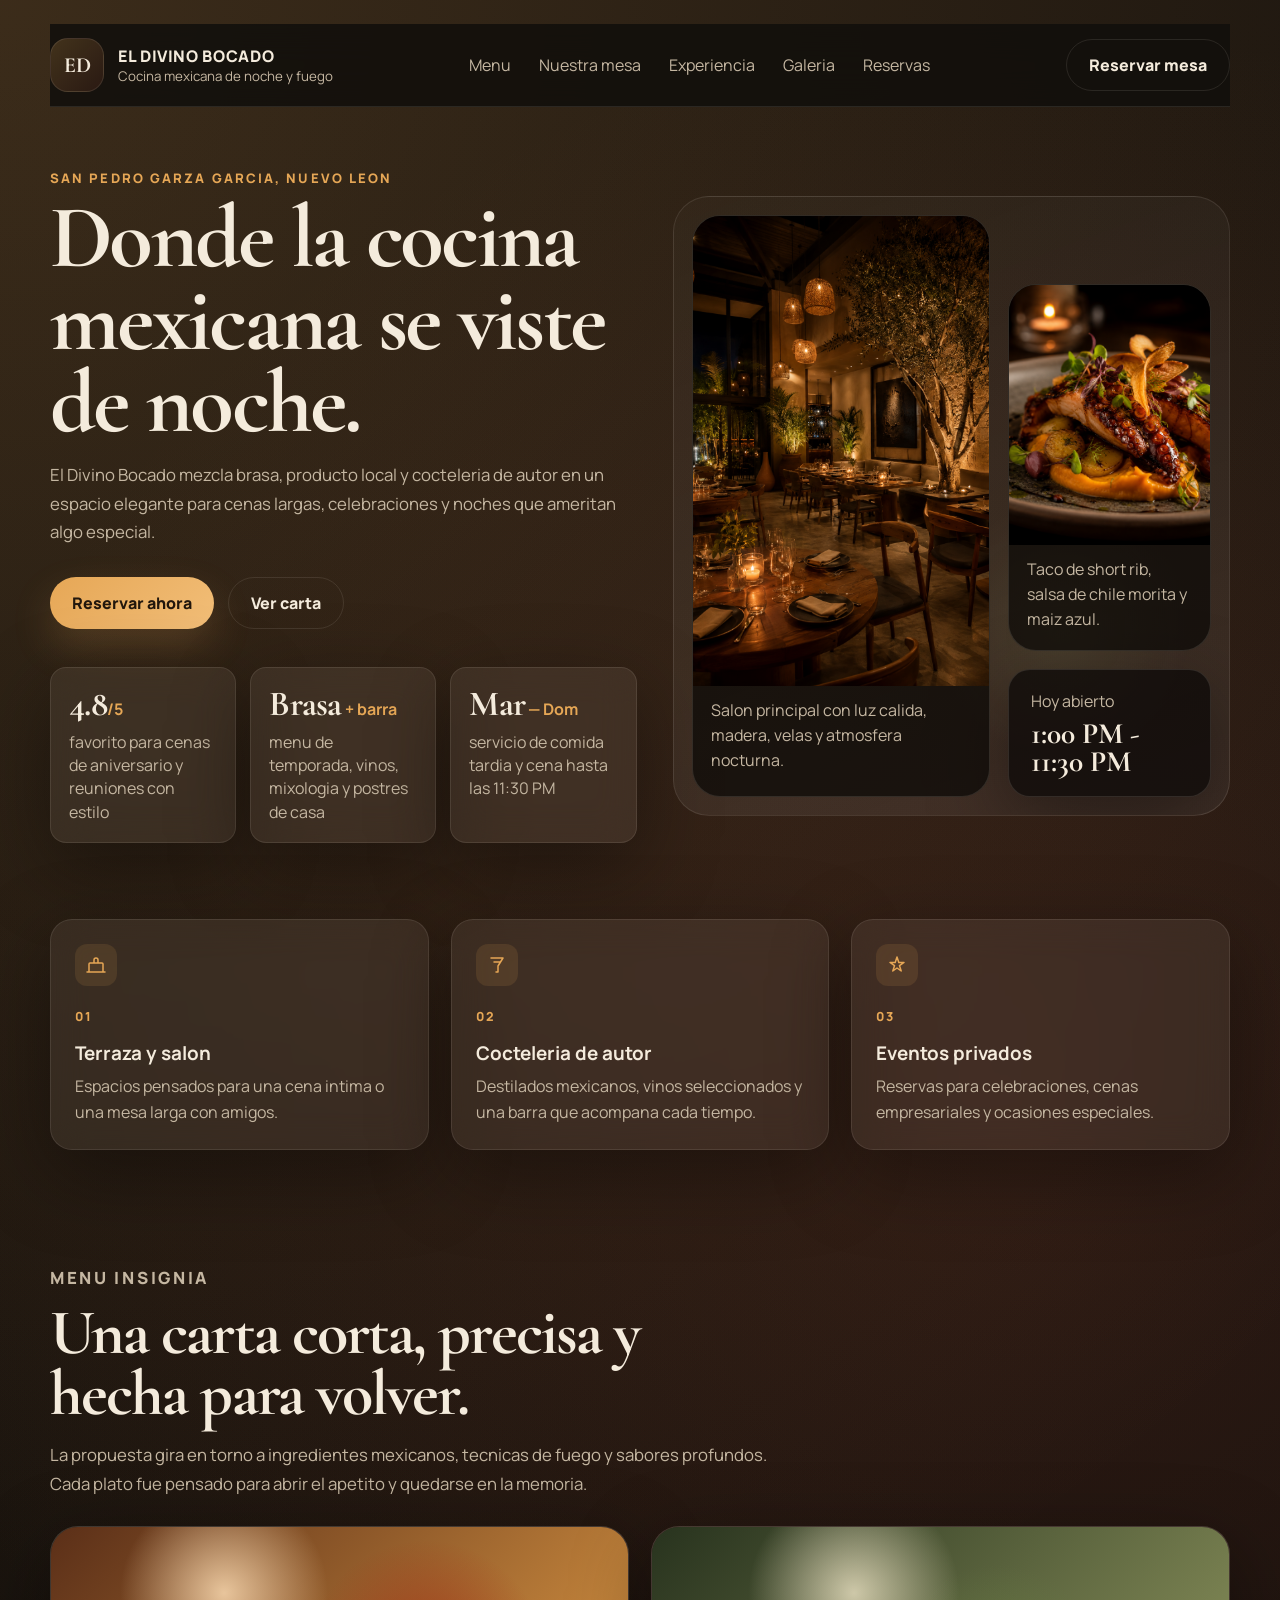
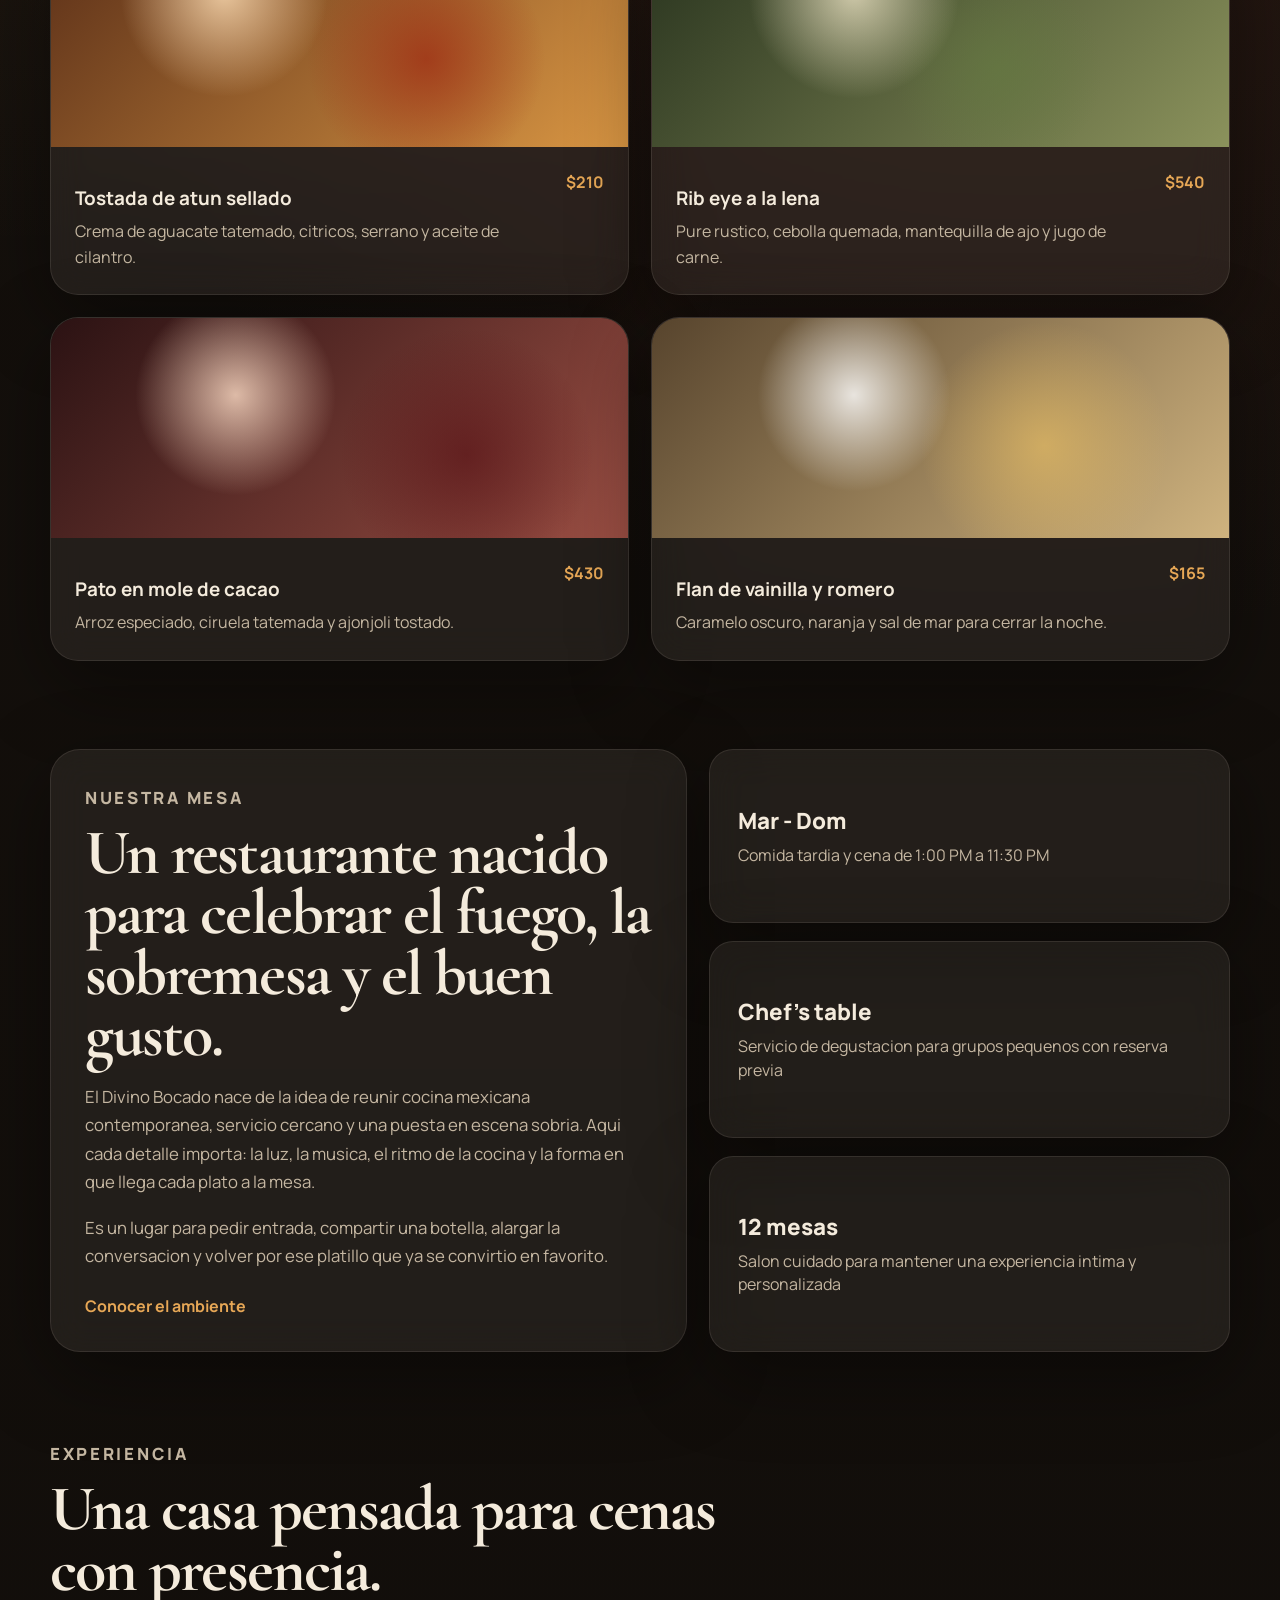
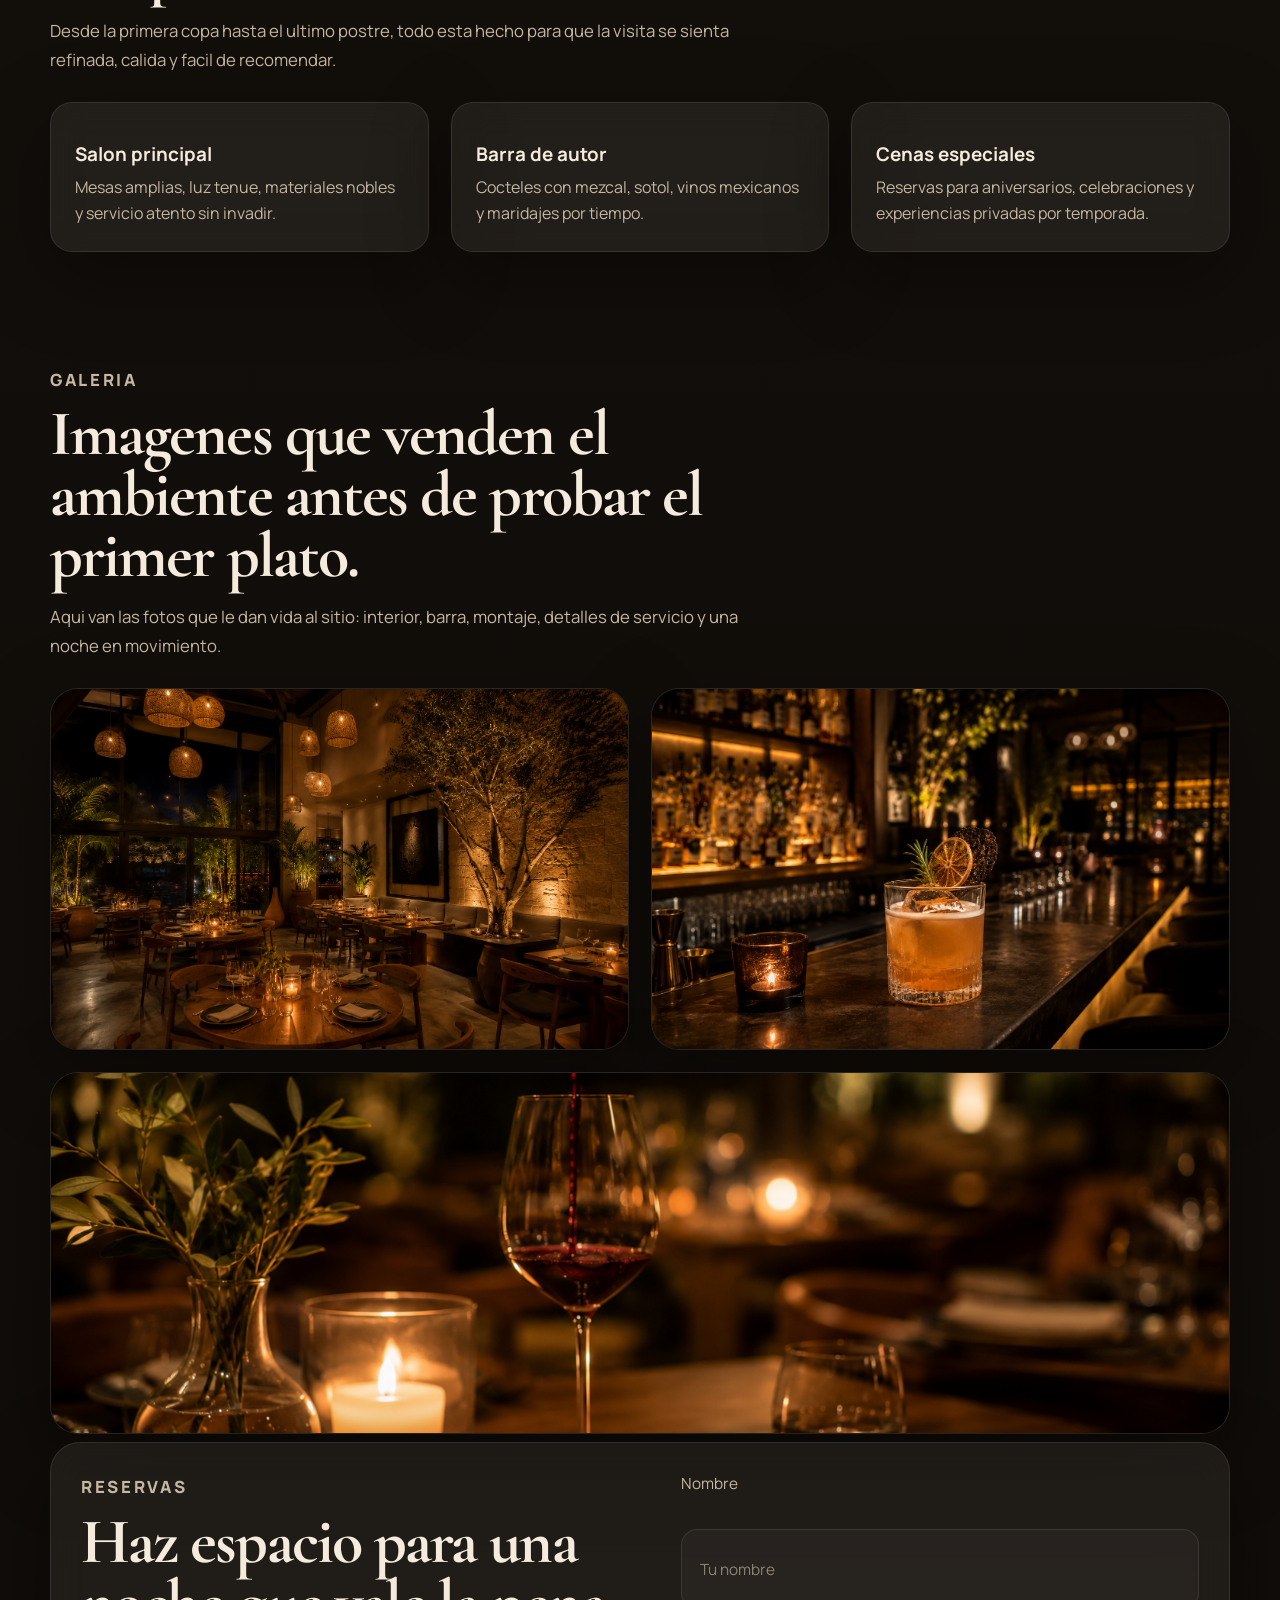
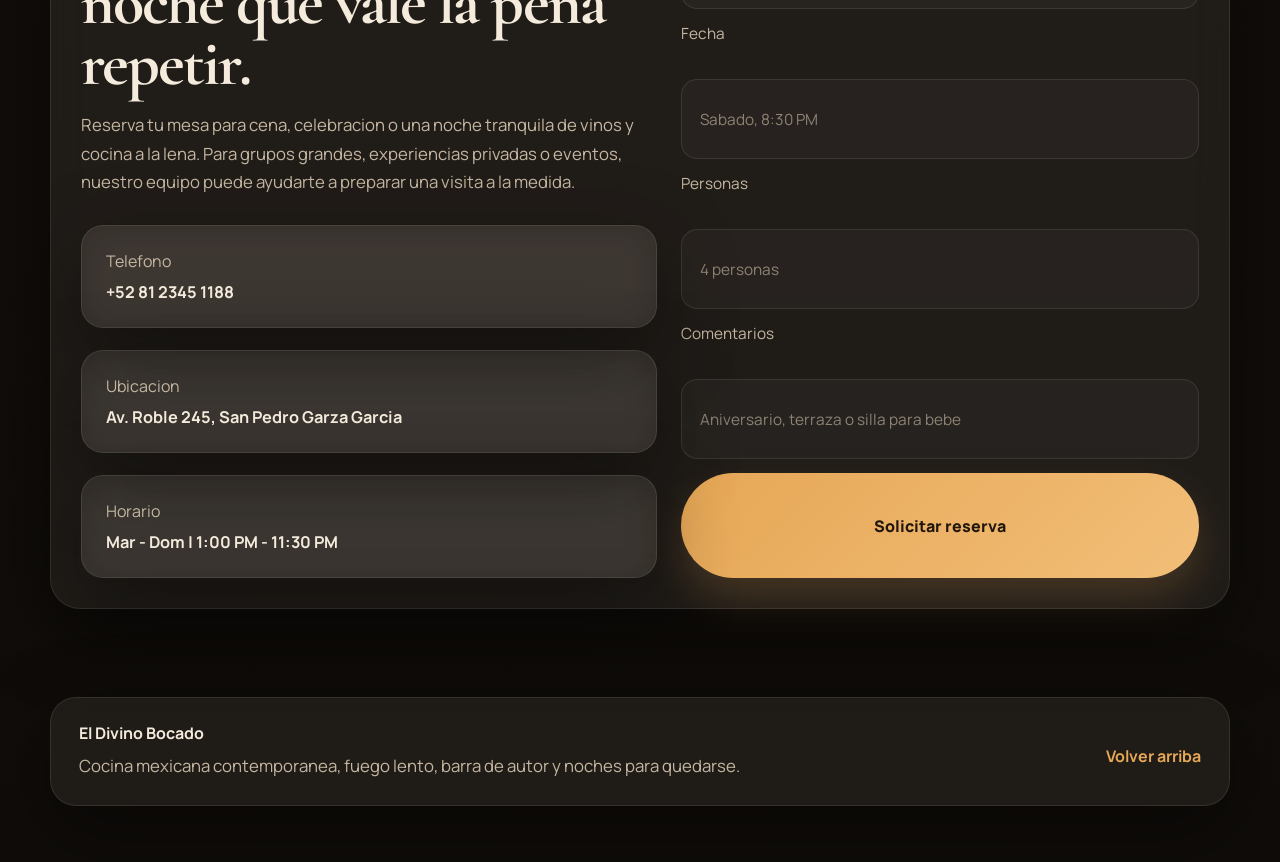
==== commit d2bb02c6: "feat: mejoras UX esfuerzo bajo — nav sticky, CTA flotante, íconos y métricas - Nav sticky con backdr" ====
--- a/index.html
+++ b/index.html
@@ -54,15 +54,15 @@
 
             <ul class="hero-metrics" aria-label="Datos destacados del restaurante">
               <li>
-                <strong>4.8/5</strong>
+                <strong class="metric-value">4.8<small>/5</small></strong>
                 <span>favorito para cenas de aniversario y reuniones con estilo</span>
               </li>
               <li>
-                <strong>Brasa + barra</strong>
+                <strong class="metric-value">Brasa<small> + barra</small></strong>
                 <span>menu de temporada, vinos, mixologia y postres de casa</span>
               </li>
               <li>
-                <strong>Mar - Dom</strong>
+                <strong class="metric-value">Mar<small> — Dom</small></strong>
                 <span>servicio de comida tardia y cena hasta las 11:30 PM</span>
               </li>
             </ul>
@@ -100,16 +100,31 @@
 
         <section class="feature-strip">
           <article>
+            <div class="feature-icon" aria-hidden="true">
+              <svg width="20" height="20" viewBox="0 0 20 20" fill="none" xmlns="http://www.w3.org/2000/svg">
+                <path d="M3 17V9a1 1 0 0 1 1-1h12a1 1 0 0 1 1 1v8M1 17h18M8 8V5a2 2 0 1 1 4 0v3" stroke="currentColor" stroke-width="1.5" stroke-linecap="round" stroke-linejoin="round"/>
+              </svg>
+            </div>
             <span>01</span>
             <h3>Terraza y salon</h3>
             <p>Espacios pensados para una cena intima o una mesa larga con amigos.</p>
           </article>
           <article>
+            <div class="feature-icon" aria-hidden="true">
+              <svg width="20" height="20" viewBox="0 0 20 20" fill="none" xmlns="http://www.w3.org/2000/svg">
+                <path d="M4 3h12L11 11v6M9 17h2M7 7h6" stroke="currentColor" stroke-width="1.5" stroke-linecap="round" stroke-linejoin="round"/>
+              </svg>
+            </div>
             <span>02</span>
             <h3>Cocteleria de autor</h3>
             <p>Destilados mexicanos, vinos seleccionados y una barra que acompana cada tiempo.</p>
           </article>
           <article>
+            <div class="feature-icon" aria-hidden="true">
+              <svg width="20" height="20" viewBox="0 0 20 20" fill="none" xmlns="http://www.w3.org/2000/svg">
+                <path d="M10 2l1.8 5.4H17l-4.5 3.3 1.7 5.3L10 13l-4.2 3 1.7-5.3L3 7.4h5.2L10 2z" stroke="currentColor" stroke-width="1.5" stroke-linejoin="round"/>
+              </svg>
+            </div>
             <span>03</span>
             <h3>Eventos privados</h3>
             <p>Reservas para celebraciones, cenas empresariales y ocasiones especiales.</p>
@@ -331,6 +346,7 @@
       </footer>
     </div>
 
+    <a class="cta-float" href="#reserva">Reservar mesa</a>
     <script src="script.js"></script>
   </body>
 </html>
--- a/styles.css
+++ b/styles.css
@@ -67,7 +67,15 @@
   align-items: center;
   justify-content: space-between;
   gap: 24px;
-  padding: 16px 0 28px;
+  padding: 14px 0;
+  position: sticky;
+  top: 0;
+  z-index: 100;
+  background: rgba(18, 15, 12, 0.88);
+  backdrop-filter: blur(20px);
+  -webkit-backdrop-filter: blur(20px);
+  border-bottom: 1px solid var(--line);
+  margin-bottom: 14px;
 }
 
 .brand {
@@ -238,6 +246,22 @@
   font-weight: 800;
 }
 
+.hero-metrics .metric-value {
+  font-family: "Cormorant Garamond", serif;
+  font-size: 2.2rem;
+  font-weight: 700;
+  line-height: 1;
+  letter-spacing: -0.02em;
+}
+
+.hero-metrics .metric-value small {
+  font-size: 1rem;
+  color: var(--accent);
+  font-family: "Manrope", sans-serif;
+  font-weight: 700;
+  letter-spacing: 0;
+}
+
 .hero-metrics span,
 .story-stats span,
 .detail-card span {
@@ -415,6 +439,17 @@
 .detail-card {
   padding: 24px;
   border-radius: var(--radius-md);
+}
+
+.feature-icon {
+  display: grid;
+  place-items: center;
+  width: 42px;
+  height: 42px;
+  border-radius: 12px;
+  background: rgba(230, 167, 86, 0.12);
+  color: var(--accent);
+  margin-bottom: 18px;
 }
 
 .feature-strip span {
@@ -625,6 +660,10 @@
   transform: translateY(0);
 }
 
+.cta-float {
+  display: none;
+}
+
 @media (max-width: 1100px) {
   .hero,
   .story-section,
@@ -643,6 +682,33 @@
 }
 
 @media (max-width: 860px) {
+  .cta-float {
+    display: inline-flex;
+    align-items: center;
+    justify-content: center;
+    position: fixed;
+    bottom: 20px;
+    left: 50%;
+    transform: translateX(-50%);
+    z-index: 200;
+    min-height: 54px;
+    padding: 0 32px;
+    border-radius: 999px;
+    background: linear-gradient(135deg, var(--accent), #f2be78);
+    color: #22170d;
+    font-weight: 800;
+    font-size: 1rem;
+    box-shadow: 0 8px 40px rgba(230, 167, 86, 0.45);
+    white-space: nowrap;
+    transition: opacity 280ms ease, transform 280ms ease;
+  }
+
+  .cta-float.is-hidden {
+    opacity: 0;
+    pointer-events: none;
+    transform: translateX(-50%) translateY(16px);
+  }
+
   .page-shell {
     width: min(calc(100% - 22px), var(--max-width));
   }
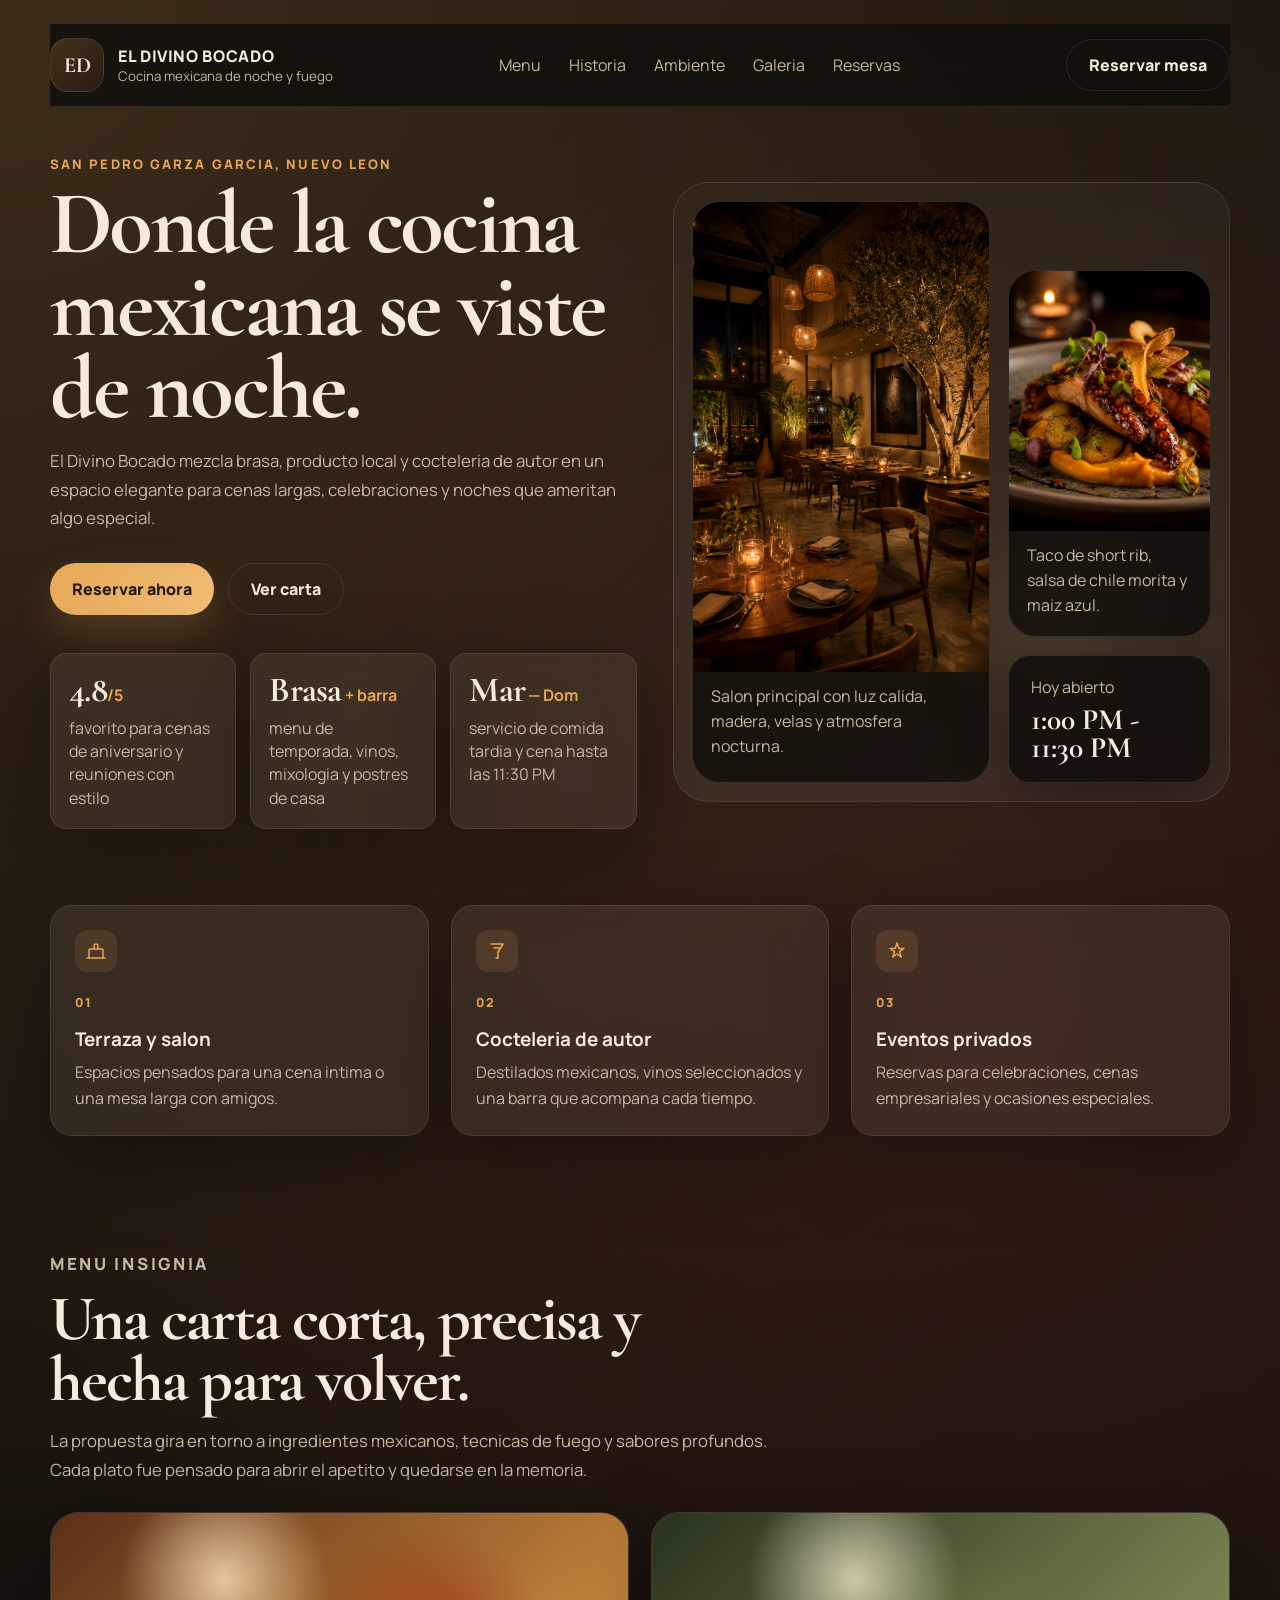
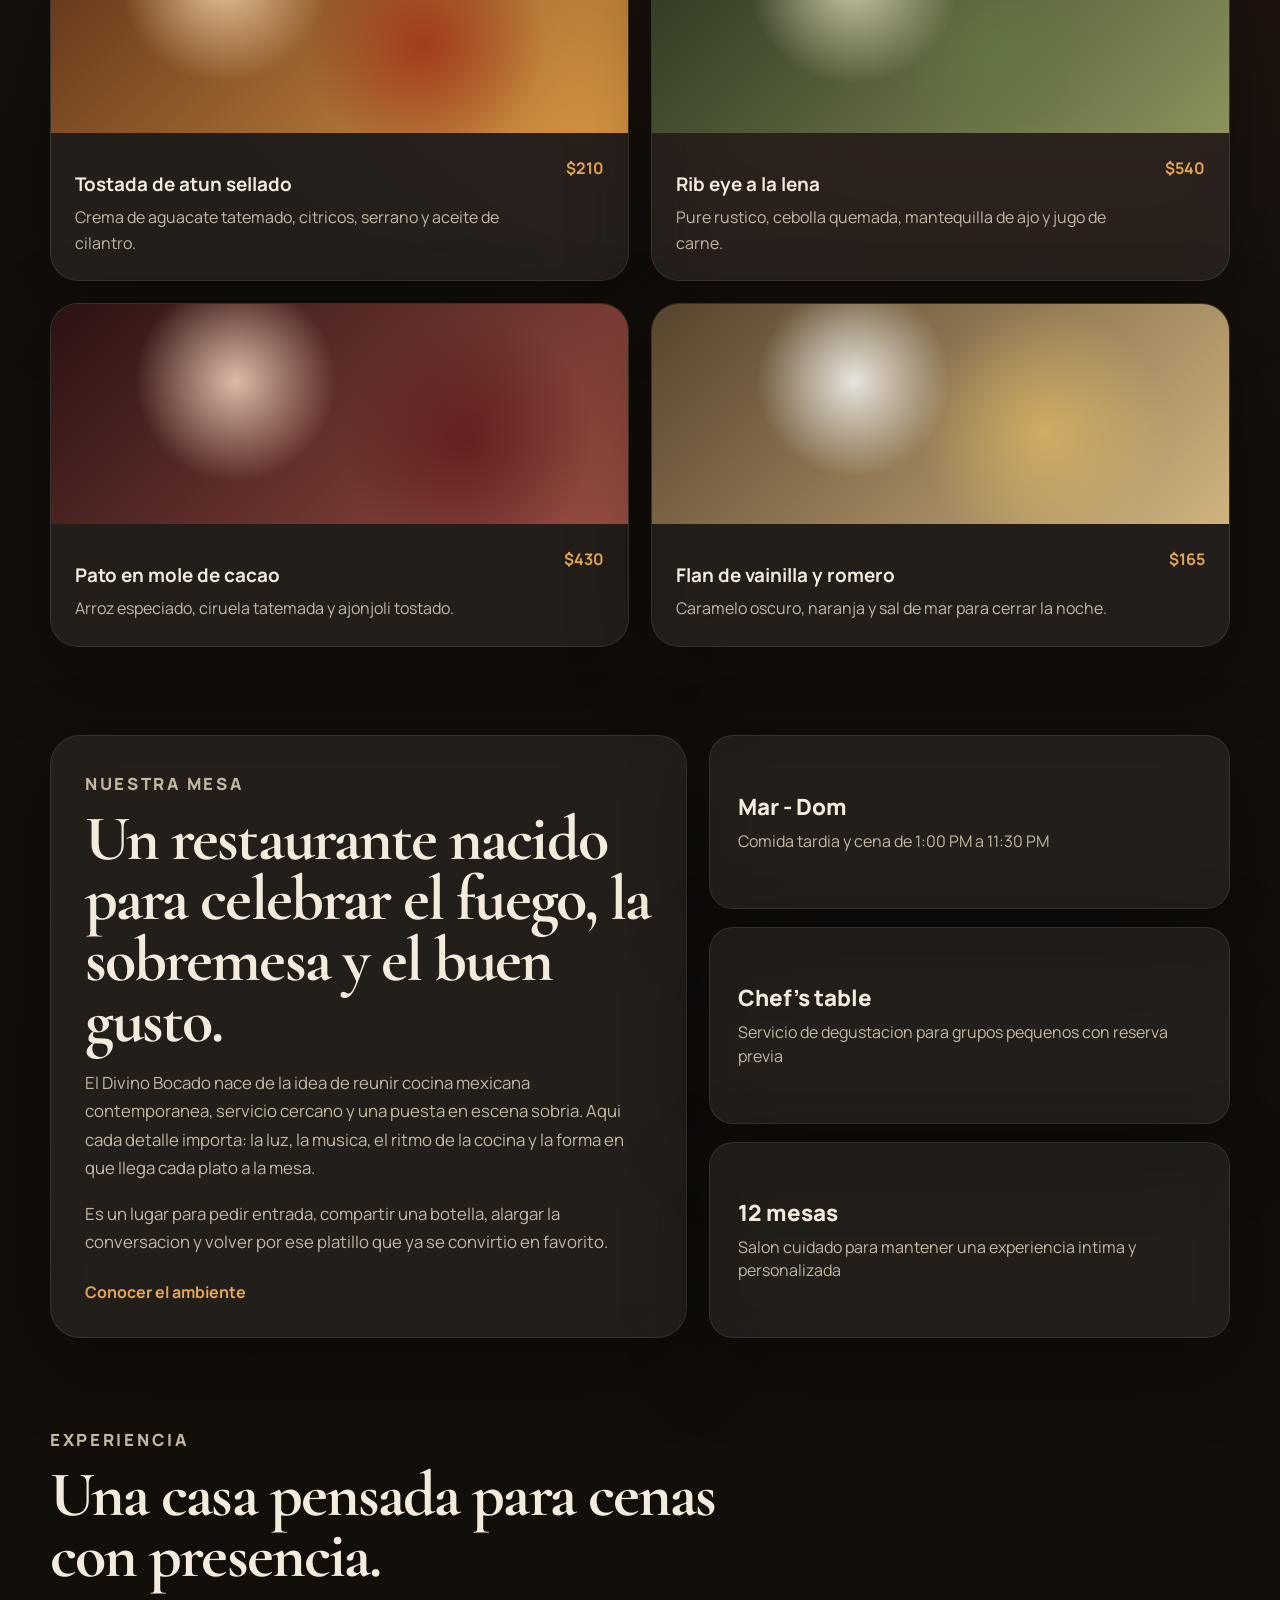
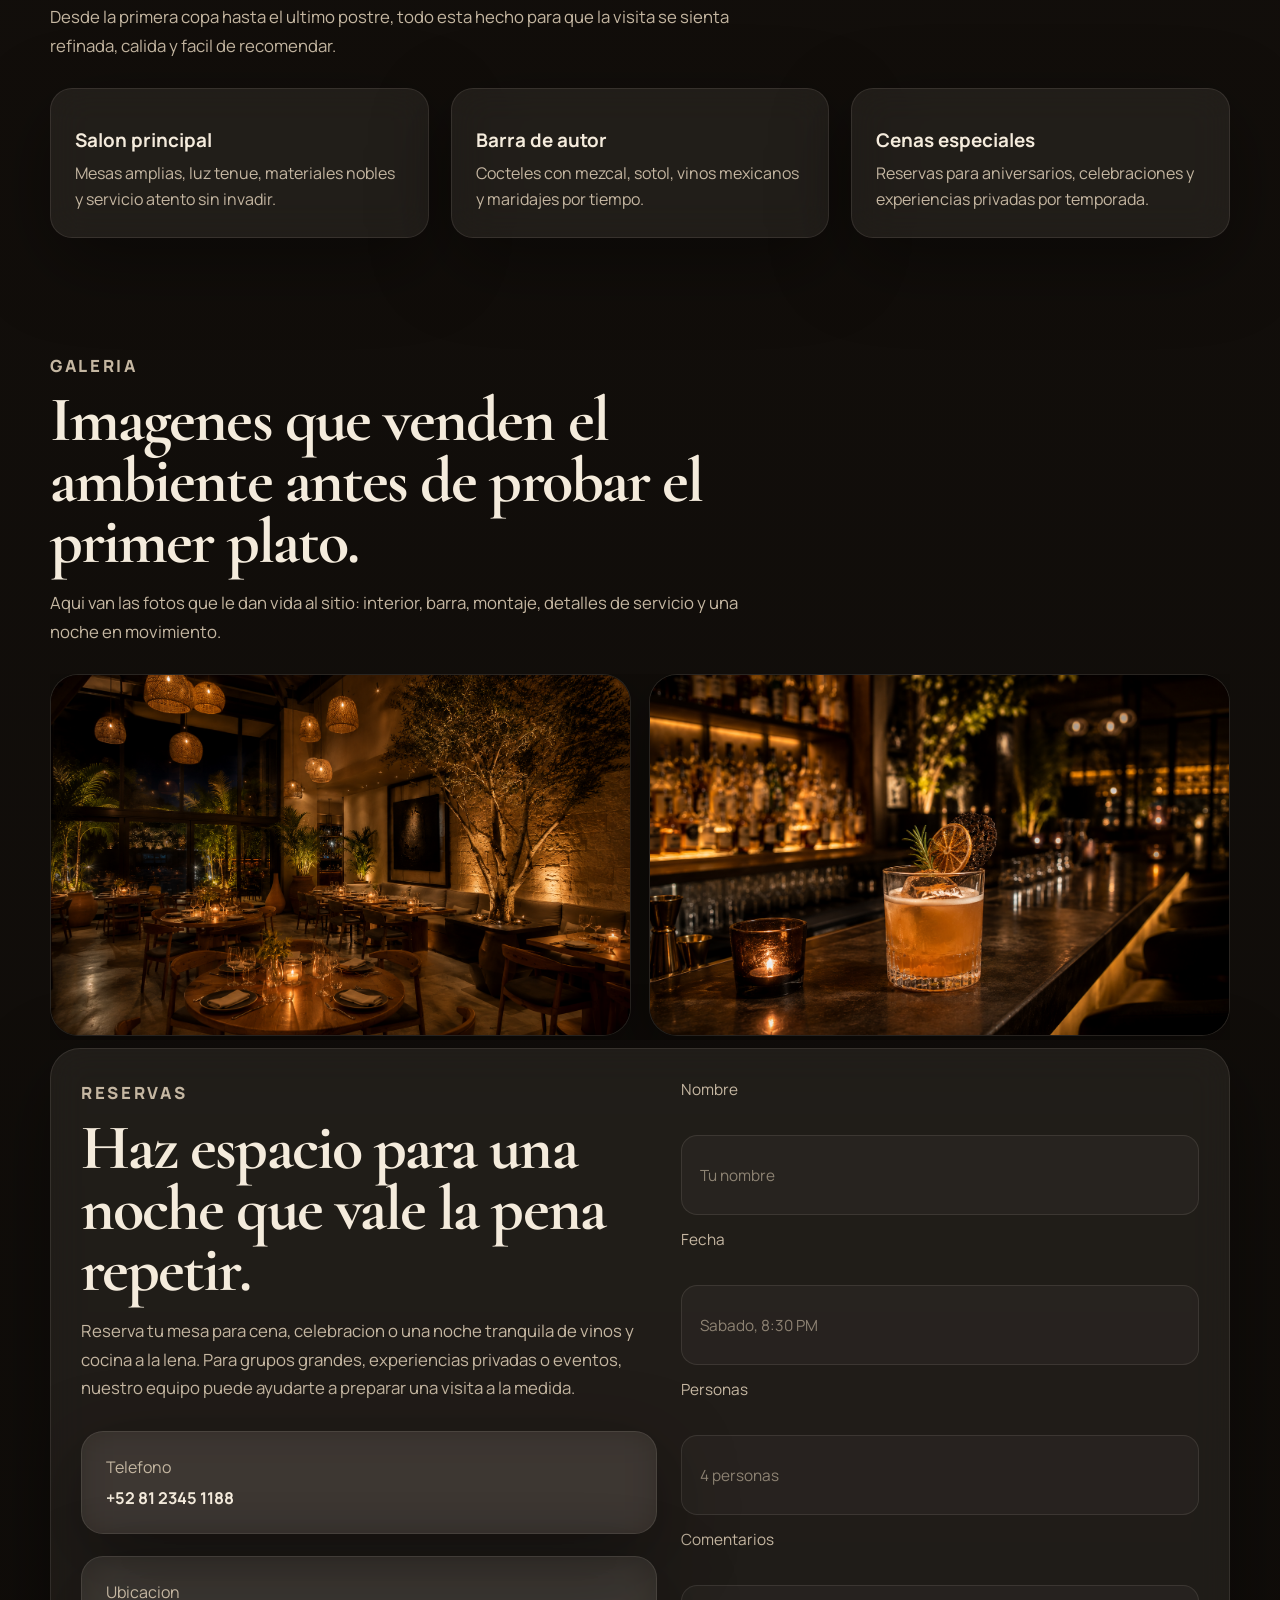
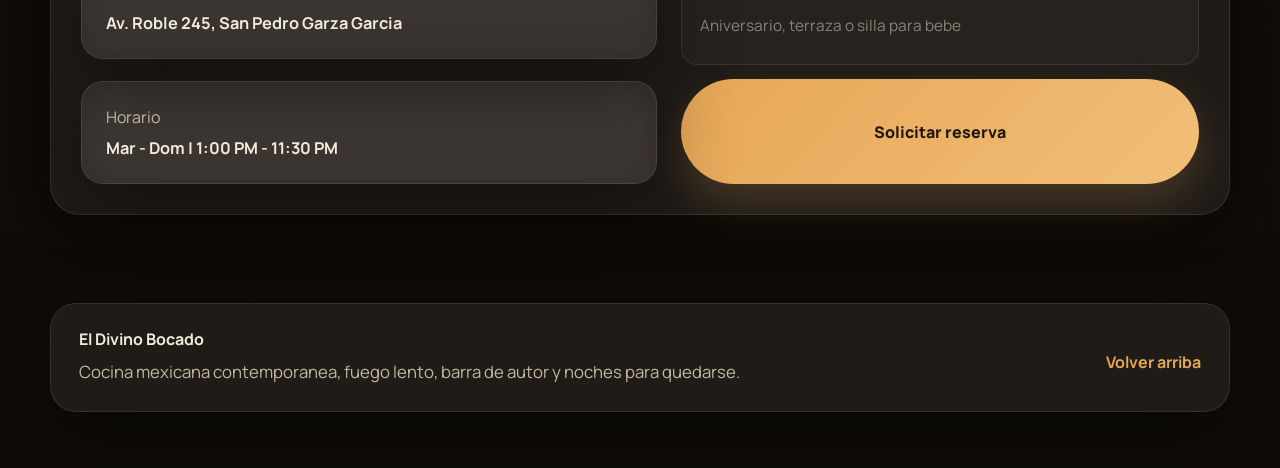
==== commit 8301bf86: "fix: mejoras UX móvil — topbar, nav y espaciado del flotante - Ocultar botón "Reservar mesa" del top" ====
--- a/index.html
+++ b/index.html
@@ -29,8 +29,8 @@
 
         <nav class="nav">
           <a href="#menu">Menu</a>
-          <a href="#historia">Nuestra mesa</a>
-          <a href="#experiencia">Experiencia</a>
+          <a href="#historia">Historia</a>
+          <a href="#experiencia">Ambiente</a>
           <a href="#galeria">Galeria</a>
           <a href="#reserva">Reservas</a>
         </nav>
--- a/styles.css
+++ b/styles.css
@@ -67,15 +67,7 @@
   align-items: center;
   justify-content: space-between;
   gap: 24px;
-  padding: 14px 0;
-  position: sticky;
-  top: 0;
-  z-index: 100;
-  background: rgba(18, 15, 12, 0.88);
-  backdrop-filter: blur(20px);
-  -webkit-backdrop-filter: blur(20px);
-  border-bottom: 1px solid var(--line);
-  margin-bottom: 14px;
+  padding: 14px 0 28px;
 }
 
 .brand {
@@ -139,6 +131,23 @@
 .nav a:hover::after,
 .nav a:focus-visible::after {
   transform: scaleX(1);
+}
+
+@media (min-width: 861px) {
+  html {
+    scroll-padding-top: 72px;
+  }
+
+  .topbar {
+    position: sticky;
+    top: 0;
+    z-index: 100;
+    padding: 14px 0;
+    background: rgba(18, 15, 12, 0.88);
+    backdrop-filter: blur(20px);
+    -webkit-backdrop-filter: blur(20px);
+    border-bottom: 1px solid var(--line);
+  }
 }
 
 .button {
@@ -423,7 +432,6 @@
 .menu-grid,
 .story-section,
 .experience-grid,
-.gallery-grid,
 .detail-list {
   display: grid;
   gap: 22px;
@@ -488,8 +496,7 @@
   line-height: 0.95;
 }
 
-.menu-grid,
-.gallery-grid {
+.menu-grid {
   grid-template-columns: repeat(2, minmax(0, 1fr));
 }
 
@@ -583,11 +590,24 @@
 }
 
 .gallery-grid {
+  display: flex;
+  gap: 18px;
+  overflow-x: auto;
+  scroll-snap-type: x mandatory;
+  scrollbar-width: none;
+  -ms-overflow-style: none;
   margin-top: 8px;
-}
-
-.gallery-card:last-child {
-  grid-column: 1 / -1;
+  padding-bottom: 4px;
+}
+
+.gallery-grid::-webkit-scrollbar {
+  display: none;
+}
+
+.gallery-card {
+  scroll-snap-align: start;
+  flex: 0 0 calc(50% - 9px);
+  min-width: 0;
 }
 
 .detail-list {
@@ -711,10 +731,15 @@
 
   .page-shell {
     width: min(calc(100% - 22px), var(--max-width));
+    padding-bottom: 88px;
   }
 
   .topbar {
     flex-wrap: wrap;
+  }
+
+  .topbar > .button {
+    display: none;
   }
 
   .nav {
@@ -724,13 +749,14 @@
     gap: 14px;
     overflow-x: auto;
     padding-bottom: 4px;
+    -webkit-mask-image: linear-gradient(to right, black 82%, transparent 100%);
+    mask-image: linear-gradient(to right, black 82%, transparent 100%);
   }
 
   .hero-metrics,
   .feature-strip,
   .menu-grid,
-  .experience-grid,
-  .gallery-grid {
+  .experience-grid {
     grid-template-columns: 1fr;
   }
 
@@ -748,8 +774,8 @@
     flex-direction: column;
   }
 
-  .gallery-card:last-child {
-    grid-column: auto;
+  .gallery-card {
+    flex: 0 0 calc(65% - 9px);
   }
 }
 
@@ -774,13 +800,16 @@
     align-items: center;
   }
 
-  .experience-grid,
-  .gallery-grid {
+  .experience-grid {
     grid-template-columns: repeat(2, minmax(0, 1fr));
   }
 
   .menu-grid {
     grid-template-columns: repeat(2, minmax(0, 1fr));
+  }
+
+  .gallery-card {
+    flex: 0 0 calc(72% - 9px);
   }
 }
 
@@ -860,10 +889,32 @@
     padding: 18px;
   }
 
-  .menu-grid,
-  .experience-grid,
-  .gallery-grid {
+  .experience-grid {
     grid-template-columns: 1fr;
+  }
+
+  .menu-grid {
+    display: flex;
+    overflow-x: auto;
+    scroll-snap-type: x mandatory;
+    scrollbar-width: none;
+    -ms-overflow-style: none;
+    padding-bottom: 4px;
+    gap: 16px;
+  }
+
+  .menu-grid::-webkit-scrollbar {
+    display: none;
+  }
+
+  .menu-card {
+    scroll-snap-align: start;
+    flex: 0 0 82%;
+    min-width: 0;
+  }
+
+  .gallery-card {
+    flex: 0 0 84%;
   }
 
   .story-stats article {
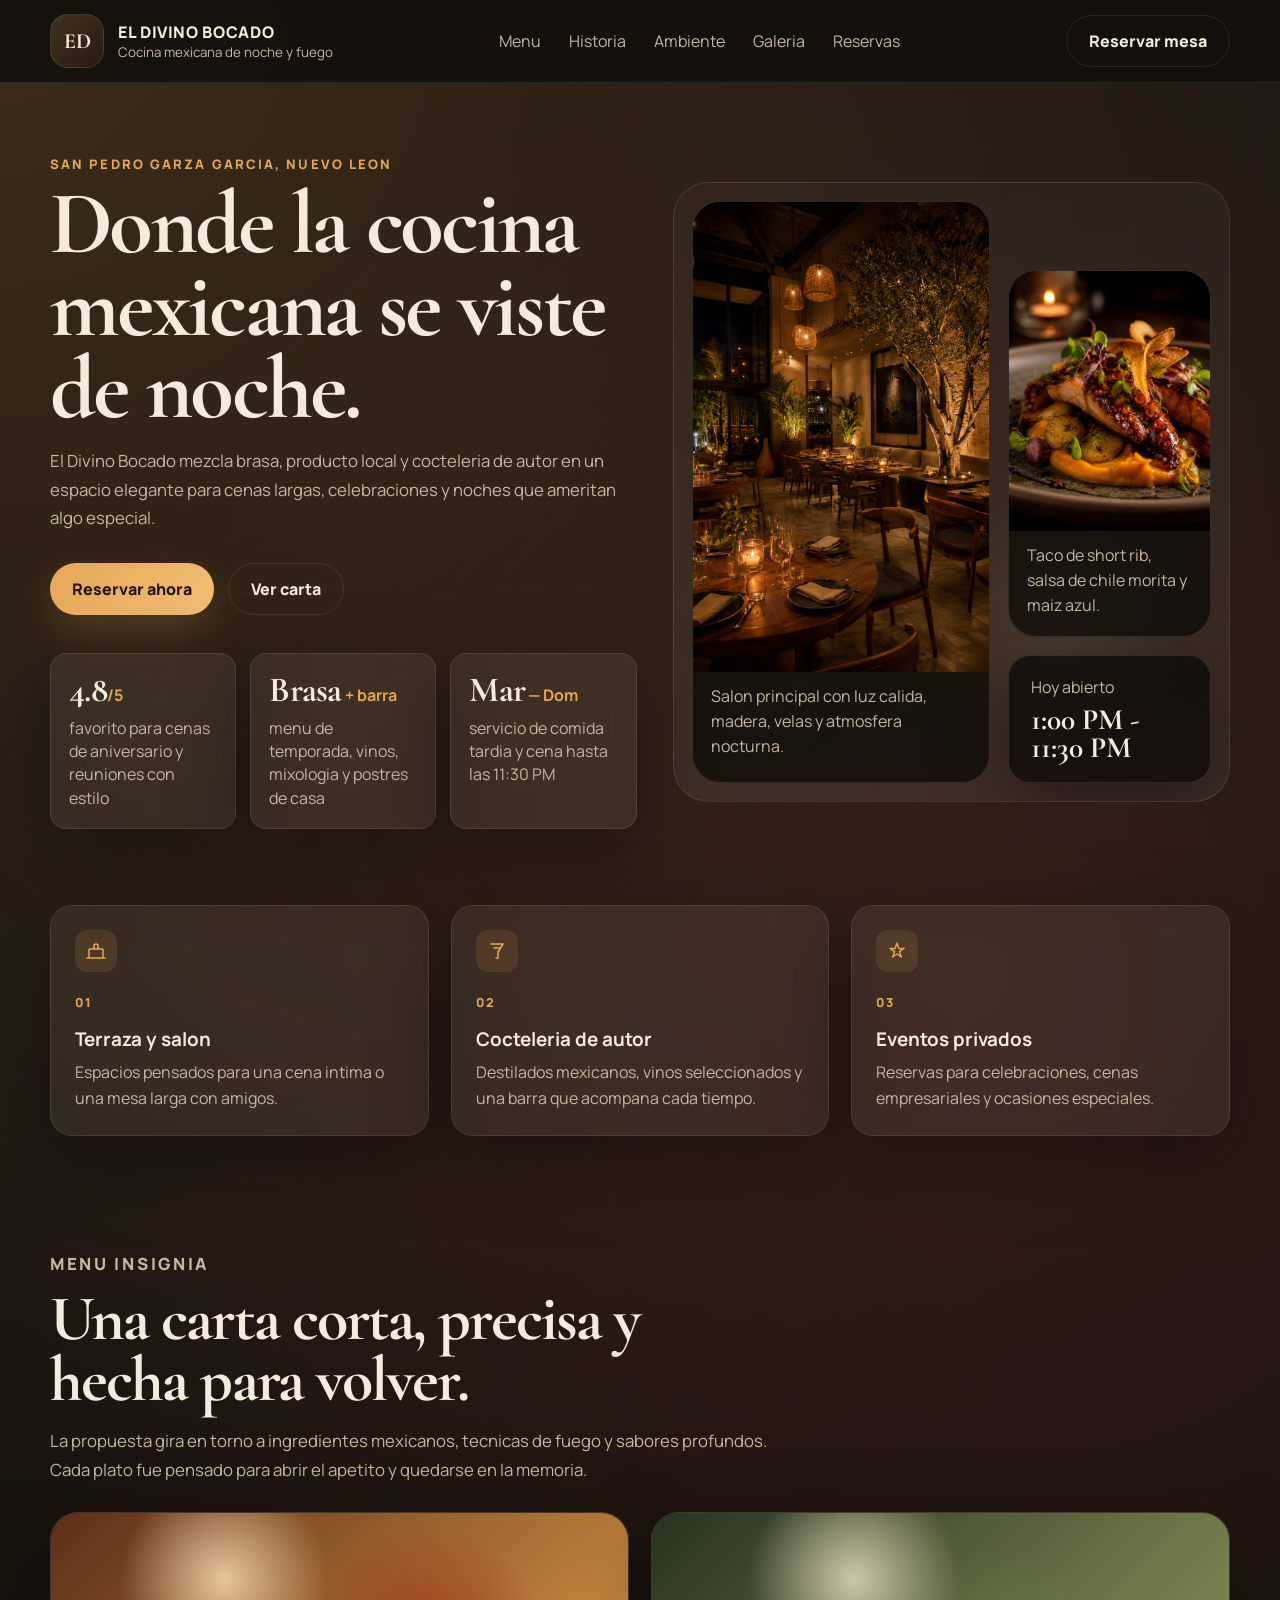
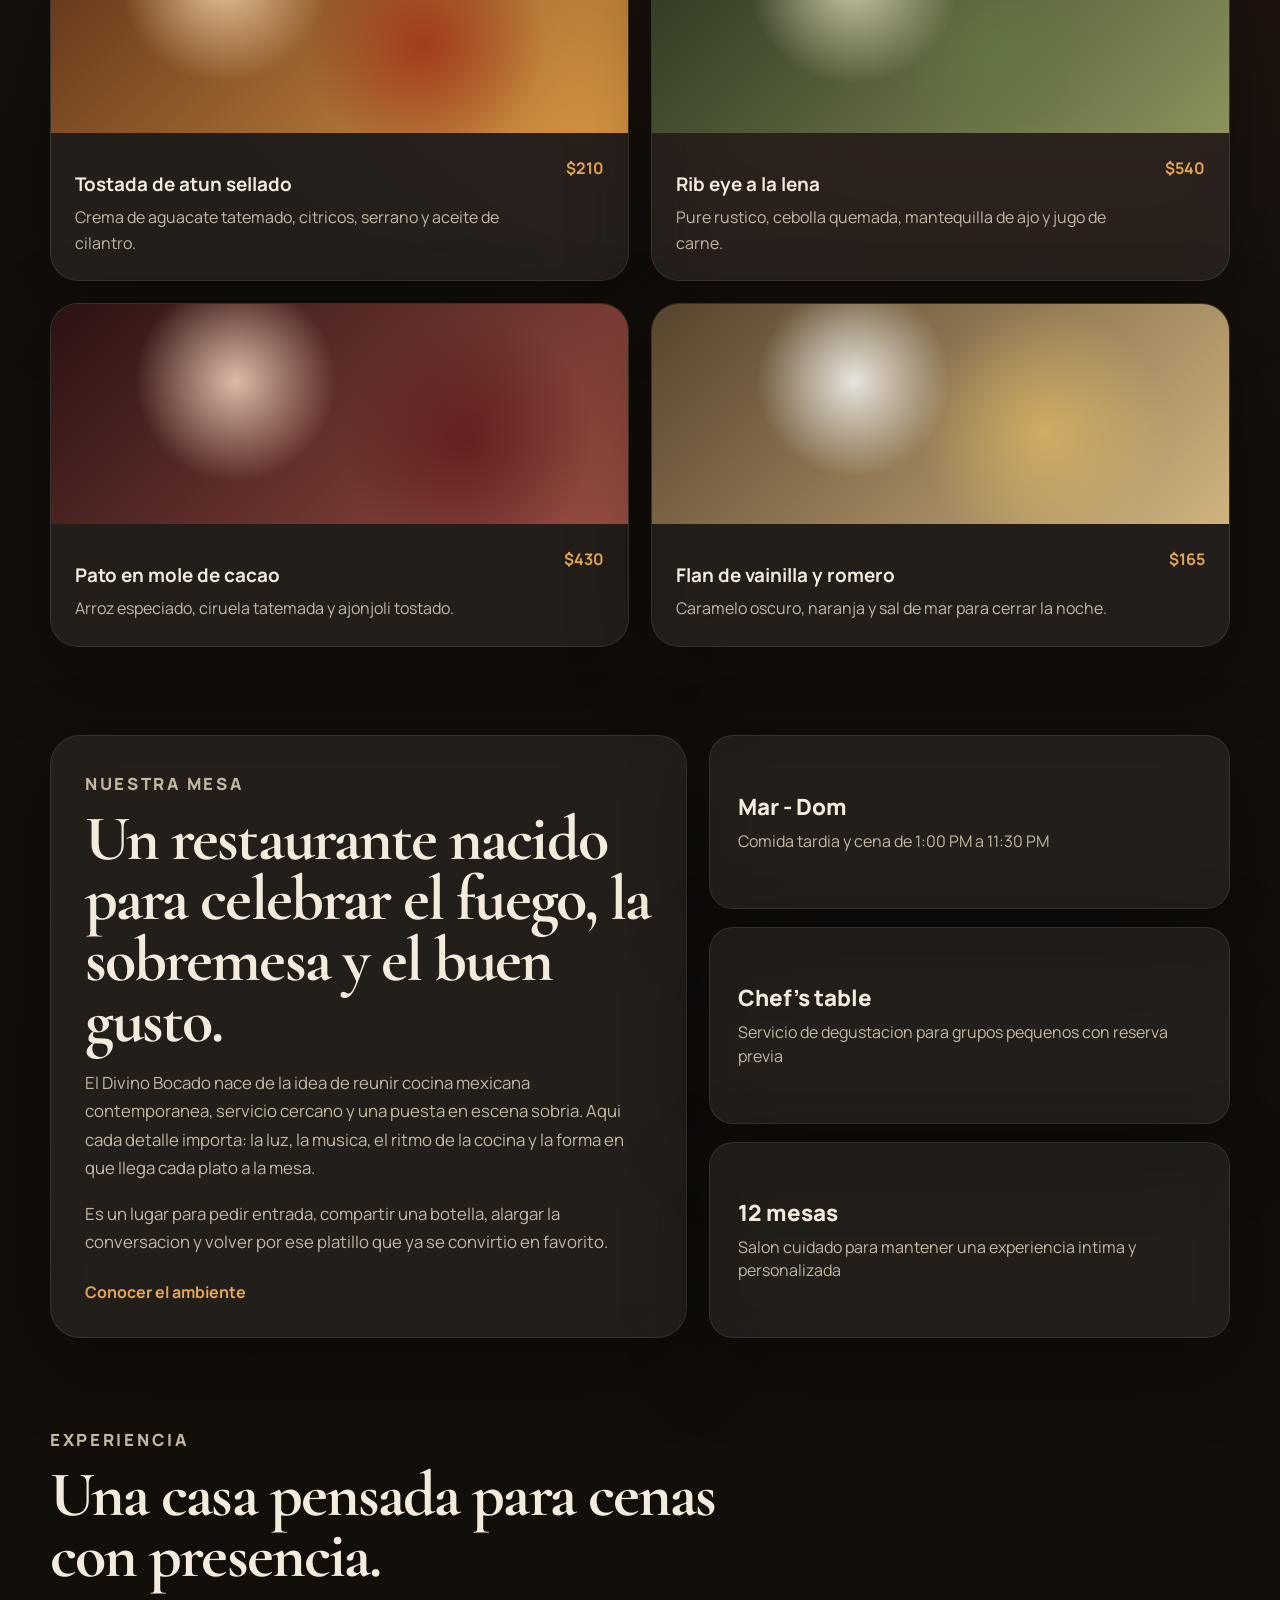
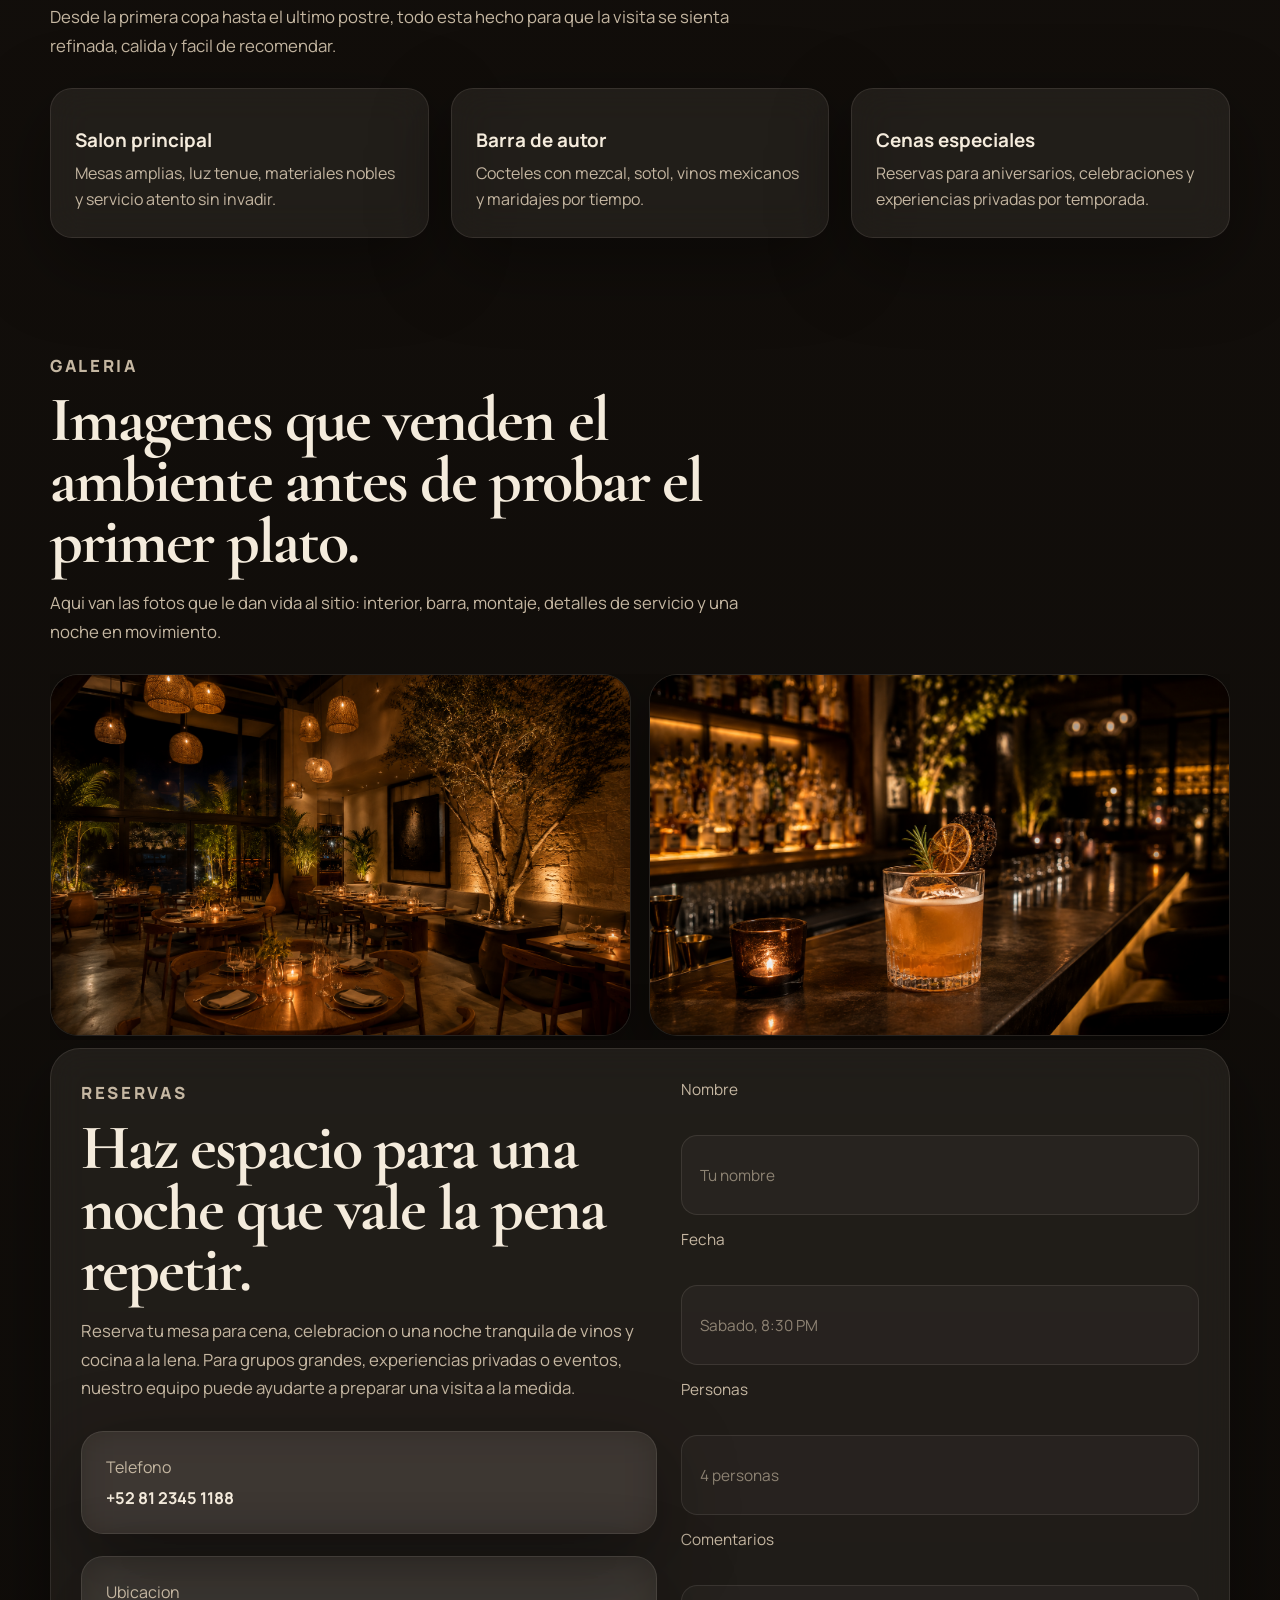
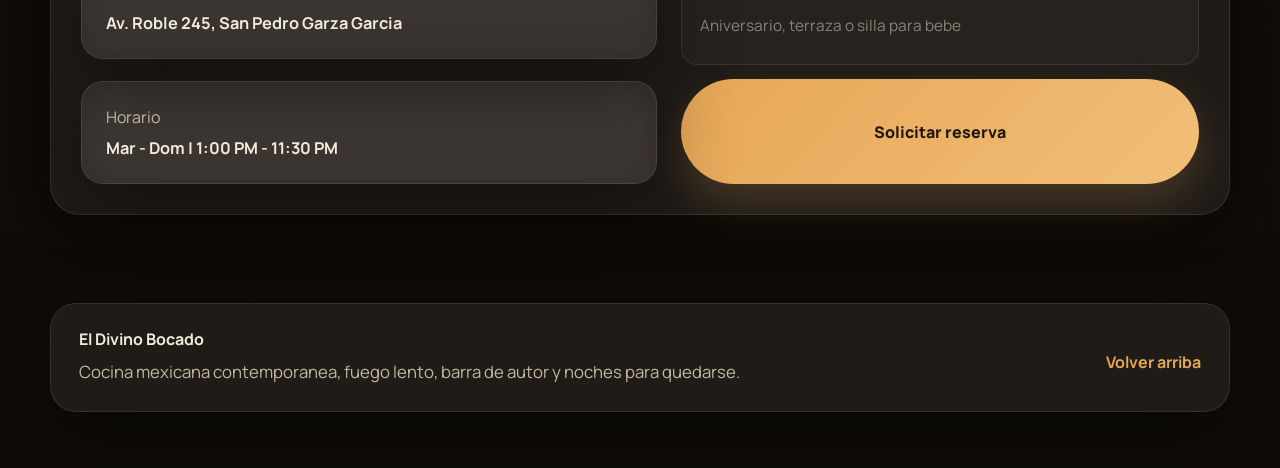
==== commit 21ff3ee1: "fix: navbar desktop roto — topbar full-width fuera del page-shell El topbar estaba dentro de .page-s" ====
--- a/index.html
+++ b/index.html
@@ -17,8 +17,8 @@
     <link rel="stylesheet" href="styles.css" />
   </head>
   <body>
-    <div class="page-shell">
-      <header class="topbar">
+    <header class="topbar">
+      <div class="topbar-content">
         <a class="brand" href="#inicio">
           <span class="brand-mark">ED</span>
           <span class="brand-copy">
@@ -36,8 +36,10 @@
         </nav>
 
         <a class="button button-outline" href="#reserva">Reservar mesa</a>
-      </header>
-
+      </div>
+    </header>
+
+    <div class="page-shell">
       <main>
         <section class="hero" id="inicio">
           <div class="hero-copy">
--- a/styles.css
+++ b/styles.css
@@ -21,6 +21,7 @@
 
 html {
   scroll-behavior: smooth;
+  scroll-padding-top: 70px;
 }
 
 body {
@@ -63,11 +64,23 @@
 }
 
 .topbar {
+  position: sticky;
+  top: 0;
+  z-index: 100;
+  background: rgba(18, 15, 12, 0.9);
+  backdrop-filter: blur(20px);
+  -webkit-backdrop-filter: blur(20px);
+  border-bottom: 1px solid var(--line);
+}
+
+.topbar-content {
   display: flex;
   align-items: center;
   justify-content: space-between;
   gap: 24px;
-  padding: 14px 0 28px;
+  padding: 14px 0;
+  width: min(calc(100% - 32px), var(--max-width));
+  margin: 0 auto;
 }
 
 .brand {
@@ -131,23 +144,6 @@
 .nav a:hover::after,
 .nav a:focus-visible::after {
   transform: scaleX(1);
-}
-
-@media (min-width: 861px) {
-  html {
-    scroll-padding-top: 72px;
-  }
-
-  .topbar {
-    position: sticky;
-    top: 0;
-    z-index: 100;
-    padding: 14px 0;
-    background: rgba(18, 15, 12, 0.88);
-    backdrop-filter: blur(20px);
-    -webkit-backdrop-filter: blur(20px);
-    border-bottom: 1px solid var(--line);
-  }
 }
 
 .button {
@@ -735,10 +731,20 @@
   }
 
   .topbar {
+    position: static;
+    background: transparent;
+    backdrop-filter: none;
+    -webkit-backdrop-filter: none;
+    border-bottom: none;
+  }
+
+  .topbar-content {
     flex-wrap: wrap;
-  }
-
-  .topbar > .button {
+    width: min(calc(100% - 22px), var(--max-width));
+    padding: 14px 0 22px;
+  }
+
+  .topbar-content > .button {
     display: none;
   }
 
@@ -836,7 +842,7 @@
     margin-top: 48px;
   }
 
-  .topbar {
+  .topbar-content {
     gap: 16px;
     padding-bottom: 12px;
   }
